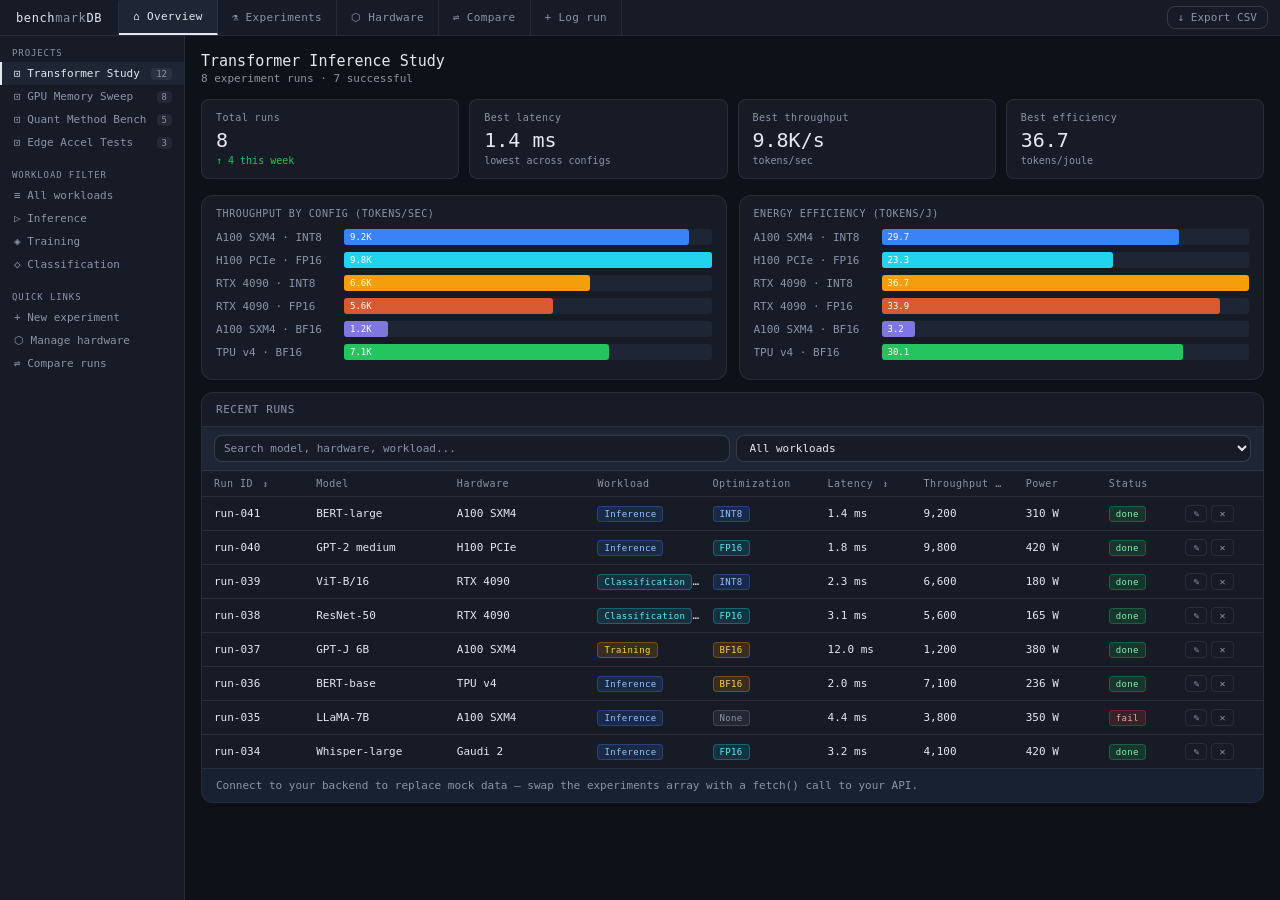
==== index.html @ e3670c2f "Add potential UI to use (vibe-coded)" ====
<!DOCTYPE html>
<html lang="en">
<head>
<meta charset="UTF-8">
<meta name="viewport" content="width=device-width, initial-scale=1.0">
<title>benchmarkDB — AI Hardware Benchmarking Tracker</title>
<style>
*{box-sizing:border-box;margin:0;padding:0}
:root{
  --bg:#0e1117;--surface:#161b26;--surface2:#1e2636;
  --border:rgba(255,255,255,0.08);--border2:rgba(255,255,255,0.14);
  --accent:#3b82f6;--accent2:#22d3ee;
  --text:#e4e8f0;--muted:#8b94a8;
  --green:#22c55e;--amber:#f59e0b;--red:#ef4444;
  --tag-bg:rgba(59,130,246,0.12);--tag-border:rgba(59,130,246,0.3);
  --mono:'JetBrains Mono','Fira Code',monospace;
  --radius:8px;--radius-lg:12px;
}
body{background:var(--bg);color:var(--text);font-family:'IBM Plex Mono','Fira Code',monospace;font-size:13px;min-height:100vh}
.app{display:flex;flex-direction:column;height:100vh}
.titlebar{display:flex;align-items:center;border-bottom:0.5px solid var(--border);background:var(--surface);flex-shrink:0}
.tb-brand{padding:10px 16px;font-size:12px;font-weight:500;color:var(--text);border-right:0.5px solid var(--border);letter-spacing:0.05em}
.tb-brand span{color:var(--muted);font-weight:400}
.tb-tabs{display:flex;flex:1}
.tb-tab{padding:10px 14px;font-size:11px;font-family:inherit;cursor:pointer;border:none;background:transparent;color:var(--muted);border-right:0.5px solid var(--border);transition:all .12s;letter-spacing:0.03em}
.tb-tab:hover{color:var(--text);background:var(--surface2)}
.tb-tab.on{color:var(--text);background:var(--surface2);border-bottom:2px solid var(--text)}
.tb-right{padding:6px 12px;display:flex;gap:6px;margin-left:auto}
.ibtn{font-family:inherit;font-size:11px;padding:4px 10px;border:0.5px solid var(--border2);border-radius:var(--radius);background:transparent;color:var(--muted);cursor:pointer;display:flex;align-items:center;gap:4px;transition:all .12s}
.ibtn:hover{color:var(--text);border-color:rgba(255,255,255,0.3)}
.ibtn.accent{background:var(--accent);color:#fff;border-color:var(--accent)}
.ibtn.accent:hover{background:#2563eb}
.body{display:flex;flex:1;overflow:hidden}
.side{width:185px;border-right:0.5px solid var(--border);padding:12px 0;flex-shrink:0;background:var(--surface);overflow-y:auto}
.side-sec{margin-bottom:16px}
.side-hd{font-size:9px;letter-spacing:.1em;color:var(--muted);padding:0 12px 4px;text-transform:uppercase}
.si{display:flex;align-items:center;gap:7px;padding:5px 12px;cursor:pointer;font-size:11px;color:var(--muted);transition:all .1s;border-left:2px solid transparent}
.si:hover{color:var(--text);background:var(--surface2)}
.si.on{color:var(--text);border-left-color:var(--text);background:var(--surface2)}
.si .ct{margin-left:auto;font-size:9px;padding:1px 5px;border-radius:4px;background:rgba(255,255,255,0.06);color:var(--muted)}
.main{flex:1;overflow-y:auto;padding:16px;background:var(--bg)}
.pg{display:none}.pg.on{display:block}
.ph{display:flex;align-items:flex-start;justify-content:space-between;margin-bottom:14px}
.pt{font-size:15px;font-weight:500;color:var(--text)}
.ps{font-size:11px;color:var(--muted);margin-top:2px}
.mrow{display:grid;grid-template-columns:repeat(4,1fr);gap:10px;margin-bottom:16px}
.mc{background:var(--surface);border-radius:var(--radius);padding:12px 14px;border:0.5px solid var(--border)}
.mc-l{font-size:10px;color:var(--muted);margin-bottom:5px;letter-spacing:.04em}
.mc-v{font-size:20px;font-weight:500}
.mc-d{font-size:10px;margin-top:3px;color:var(--muted)}
.up{color:var(--green)}.dn{color:var(--red)}
.card{background:var(--surface);border:0.5px solid var(--border);border-radius:var(--radius-lg);margin-bottom:12px;overflow:hidden}
.card-hd{display:flex;align-items:center;gap:8px;padding:10px 14px;border-bottom:0.5px solid var(--border)}
.card-title{font-size:11px;font-weight:500;letter-spacing:.05em;color:var(--muted);text-transform:uppercase}
.toolbar{display:flex;gap:6px;padding:8px 12px;border-bottom:0.5px solid var(--border);background:var(--surface2)}
.sx{flex:1;font-family:inherit;font-size:11px;padding:5px 9px;background:var(--surface);border:0.5px solid var(--border2);color:var(--text);border-radius:var(--radius);outline:none}
.sx::placeholder{color:var(--muted)}
.sx:focus{border-color:rgba(255,255,255,0.3)}
select.sx{cursor:pointer}
.tbl{width:100%;border-collapse:collapse;font-size:11px;table-layout:fixed}
.tbl th{padding:7px 12px;text-align:left;color:var(--muted);font-weight:500;font-size:10px;letter-spacing:.05em;border-bottom:0.5px solid var(--border);cursor:pointer;white-space:nowrap;overflow:hidden;text-overflow:ellipsis}
.tbl th:hover{color:var(--text)}
.tbl td{padding:8px 12px;border-bottom:0.5px solid var(--border);color:var(--text);overflow:hidden;text-overflow:ellipsis;white-space:nowrap}
.tbl tr:last-child td{border-bottom:none}
.tbl tr:hover td{background:var(--surface2)}
.tag{display:inline-flex;align-items:center;font-size:9px;padding:2px 6px;border-radius:4px;font-weight:500;letter-spacing:.04em;border:0.5px solid}
.tag-blue{background:rgba(59,130,246,0.15);color:#93c5fd;border-color:rgba(59,130,246,0.3)}
.tag-green{background:rgba(34,197,94,0.15);color:#86efac;border-color:rgba(34,197,94,0.3)}
.tag-amber{background:rgba(245,158,11,0.15);color:#fcd34d;border-color:rgba(245,158,11,0.3)}
.tag-red{background:rgba(239,68,68,0.15);color:#fca5a5;border-color:rgba(239,68,68,0.3)}
.tag-gray{background:rgba(255,255,255,0.06);color:var(--muted);border-color:var(--border2)}
.tag-teal{background:rgba(34,211,238,0.12);color:#67e8f9;border-color:rgba(34,211,238,0.3)}
.ract{display:flex;gap:4px}
.rb{font-family:inherit;font-size:10px;padding:2px 7px;border:0.5px solid var(--border);border-radius:4px;background:transparent;color:var(--muted);cursor:pointer;transition:all .1s}
.rb:hover{border-color:var(--border2);color:var(--text)}
.rb.del:hover{border-color:var(--red);color:var(--red)}
.two{display:grid;grid-template-columns:1fr 1fr;gap:12px;margin-bottom:12px}
.panel{background:var(--surface);border:0.5px solid var(--border);border-radius:var(--radius-lg);padding:12px 14px}
.pht{font-size:10px;font-weight:500;letter-spacing:.06em;color:var(--muted);text-transform:uppercase;margin-bottom:10px}
.brow{display:flex;align-items:center;gap:8px;margin-bottom:7px;font-size:11px}
.blbl{width:120px;color:var(--muted);overflow:hidden;text-overflow:ellipsis;white-space:nowrap;flex-shrink:0}
.bwrap{flex:1;background:var(--surface2);border-radius:3px;height:16px}
.bfill{height:16px;border-radius:3px;display:flex;align-items:center;padding-left:6px;font-size:9px;color:#fff;font-weight:500;min-width:24px;transition:width .3s}
.hwg{display:grid;grid-template-columns:repeat(auto-fill,minmax(200px,1fr));gap:10px;margin-bottom:12px}
.hwc{background:var(--surface);border:0.5px solid var(--border);border-radius:var(--radius-lg);padding:12px;cursor:pointer;transition:border-color .15s}
.hwc:hover{border-color:var(--border2)}
.hwc.sel{border-color:var(--accent);background:rgba(59,130,246,0.05)}
.hw-n{font-size:12px;font-weight:500;margin-bottom:2px;color:var(--text)}
.hw-t{font-size:10px;color:var(--muted);margin-bottom:10px}
.hw-row{display:flex;justify-content:space-between;font-size:10px;margin-top:4px}
.hw-k{color:var(--muted)}.hw-v{color:var(--text)}
.fg{display:grid;grid-template-columns:1fr 1fr;gap:10px}
.fgf{display:flex;flex-direction:column;gap:4px}.fgf.full{grid-column:1/-1}
label{font-size:10px;color:var(--muted);letter-spacing:.03em}
input[type=text],input[type=number],select,textarea{font-family:inherit;font-size:11px;padding:6px 9px;background:var(--surface2);border:0.5px solid var(--border2);color:var(--text);border-radius:var(--radius);outline:none;width:100%}
input:focus,select:focus,textarea:focus{border-color:rgba(255,255,255,0.3)}
textarea{resize:vertical;min-height:60px}
.fa{margin-top:12px;display:flex;gap:8px;justify-content:flex-end}
.toast{position:fixed;bottom:20px;right:20px;background:var(--surface);border:0.5px solid var(--border2);border-radius:var(--radius);padding:10px 16px;font-size:11px;display:flex;align-items:center;gap:8px;opacity:0;transition:opacity .2s;pointer-events:none;z-index:999}
.toast.show{opacity:1}
.sort-arrow{font-size:9px;margin-left:3px;color:var(--muted)}
.note{font-size:11px;color:var(--muted);padding:10px 14px;border-top:0.5px solid var(--border);background:rgba(59,130,246,0.05)}
</style>
</head>
<body>
<div class="app">

<div class="toast" id="toast">
  <span style="color:var(--green);font-size:14px">✓</span>
  <span id="toast-msg">Done</span>
</div>

<div class="titlebar">
  <div class="tb-brand">bench<span>mark</span>DB</div>
  <div class="tb-tabs">
    <button class="tb-tab on" onclick="goTab(this,'overview')">⌂ Overview</button>
    <button class="tb-tab" onclick="goTab(this,'experiments')">⚗ Experiments</button>
    <button class="tb-tab" onclick="goTab(this,'hardware')">⬡ Hardware</button>
    <button class="tb-tab" onclick="goTab(this,'compare')">⇌ Compare</button>
    <button class="tb-tab" onclick="goTab(this,'newrun')">+ Log run</button>
  </div>
  <div class="tb-right">
    <button class="ibtn" onclick="exportCSV()">↓ Export CSV</button>
  </div>
</div>

<div class="body">
<div class="side">
  <div class="side-sec">
    <div class="side-hd">Projects</div>
    <div class="si on" onclick="setProj(this,'Transformer Inference Study')">⊡ Transformer Study <span class="ct">12</span></div>
    <div class="si" onclick="setProj(this,'GPU Memory Sweep')">⊡ GPU Memory Sweep <span class="ct">8</span></div>
    <div class="si" onclick="setProj(this,'Quant Method Bench')">⊡ Quant Method Bench <span class="ct">5</span></div>
    <div class="si" onclick="setProj(this,'Edge Accelerator Tests')">⊡ Edge Accel Tests <span class="ct">3</span></div>
  </div>
  <div class="side-sec">
    <div class="side-hd">Workload filter</div>
    <div class="si" onclick="setWl(this,'All')">≡ All workloads</div>
    <div class="si" onclick="setWl(this,'Inference')">▷ Inference</div>
    <div class="si" onclick="setWl(this,'Training')">◈ Training</div>
    <div class="si" onclick="setWl(this,'Classification')">◇ Classification</div>
  </div>
  <div class="side-sec">
    <div class="side-hd">Quick links</div>
    <div class="si" onclick="goTab(document.querySelectorAll('.tb-tab')[4],'newrun')">+ New experiment</div>
    <div class="si" onclick="goTab(document.querySelectorAll('.tb-tab')[2],'hardware')">⬡ Manage hardware</div>
    <div class="si" onclick="goTab(document.querySelectorAll('.tb-tab')[3],'compare')">⇌ Compare runs</div>
  </div>
</div>

<div class="main">

<!-- OVERVIEW -->
<div class="pg on" id="pg-overview">
  <div class="ph">
    <div>
      <div class="pt" id="proj-title">Transformer Inference Study</div>
      <div class="ps" id="proj-sub">Loading...</div>
    </div>
  </div>
  <div class="mrow" id="metrics-row"></div>
  <div class="two">
    <div class="panel"><div class="pht">Throughput by config (tokens/sec)</div><div id="chart-tp"></div></div>
    <div class="panel"><div class="pht">Energy efficiency (tokens/J)</div><div id="chart-ee"></div></div>
  </div>
  <div class="card">
    <div class="card-hd"><span class="card-title">Recent runs</span></div>
    <div class="toolbar">
      <input class="sx" placeholder="Search model, hardware, workload..." oninput="filterRows(this.value,'ov-tbody')">
      <select class="sx" style="width:150px" onchange="filterRows(this.value,'ov-tbody')">
        <option value="">All workloads</option>
        <option>Inference</option><option>Training</option><option>Classification</option>
      </select>
    </div>
    <div style="overflow-x:auto">
      <table class="tbl">
        <thead><tr>
          <th style="width:80px" onclick="sortTable('ov-tbody',0)">Run ID <span class="sort-arrow">↕</span></th>
          <th style="width:110px">Model</th>
          <th style="width:110px">Hardware</th>
          <th style="width:90px">Workload</th>
          <th style="width:90px">Optimization</th>
          <th style="width:75px" onclick="sortTable('ov-tbody',5)">Latency <span class="sort-arrow">↕</span></th>
          <th style="width:80px" onclick="sortTable('ov-tbody',6)">Throughput <span class="sort-arrow">↕</span></th>
          <th style="width:65px">Power</th>
          <th style="width:60px">Status</th>
          <th style="width:70px"></th>
        </tr></thead>
        <tbody id="ov-tbody"></tbody>
      </table>
    </div>
    <div class="note">Connect to your backend to replace mock data — swap the <code>experiments</code> array with a <code>fetch()</code> call to your API.</div>
  </div>
</div>

<!-- EXPERIMENTS -->
<div class="pg" id="pg-experiments">
  <div class="ph">
    <div><div class="pt">All experiments</div><div class="ps">Full table with sort, filter, and inline actions</div></div>
    <button class="ibtn accent" onclick="goTab(document.querySelectorAll('.tb-tab')[4],'newrun')">+ Log run</button>
  </div>
  <div class="card">
    <div class="toolbar">
      <input class="sx" placeholder="Search..." oninput="filterRows(this.value,'ex-tbody')">
      <select class="sx" style="width:120px" onchange="filterRows(this.value,'ex-tbody')">
        <option value="">All accel</option><option>GPU</option><option>TPU</option><option>NPU</option>
      </select>
      <select class="sx" style="width:115px" onchange="filterRows(this.value,'ex-tbody')">
        <option value="">All precision</option><option>FP32</option><option>FP16</option><option>INT8</option><option>BF16</option>
      </select>
      <select class="sx" style="width:130px" onchange="sortByMetric(this.value)">
        <option value="">Sort by metric</option>
        <option value="lat">Best latency</option>
        <option value="thr">Best throughput</option>
        <option value="ee">Best efficiency</option>
        <option value="pow">Lowest power</option>
      </select>
    </div>
    <div style="overflow-x:auto">
      <table class="tbl">
        <thead><tr>
          <th style="width:80px">Run ID</th>
          <th style="width:110px">Model</th>
          <th style="width:100px">Hardware</th>
          <th style="width:90px">Workload</th>
          <th style="width:90px">Optimization</th>
          <th style="width:70px" onclick="sortTable('ex-tbody',5)">Latency <span class="sort-arrow">↕</span></th>
          <th style="width:80px" onclick="sortTable('ex-tbody',6)">Throughput <span class="sort-arrow">↕</span></th>
          <th style="width:70px" onclick="sortTable('ex-tbody',7)">Mem (GB) <span class="sort-arrow">↕</span></th>
          <th style="width:65px">Power</th>
          <th style="width:65px">Eff. (tk/J)</th>
          <th style="width:55px">Status</th>
          <th style="width:75px"></th>
        </tr></thead>
        <tbody id="ex-tbody"></tbody>
      </table>
    </div>
  </div>
</div>

<!-- HARDWARE -->
<div class="pg" id="pg-hardware">
  <div class="ph">
    <div><div class="pt">Hardware configurations</div><div class="ps">Manage accelerators, memory types, and architecture settings</div></div>
    <button class="ibtn accent" onclick="toast('Connect to your DB to persist new hardware configs')">+ Add hardware</button>
  </div>
  <div class="hwg" id="hw-grid"></div>
  <div class="card">
    <div class="card-hd"><span class="card-title">Hardware usage summary</span></div>
    <div style="overflow-x:auto">
      <table class="tbl">
        <thead><tr>
          <th>Name</th><th>Type</th><th>Memory</th><th>Bandwidth</th><th>TDP</th><th>Cache</th><th>Runs</th>
        </tr></thead>
        <tbody id="hw-tbody"></tbody>
      </table>
    </div>
  </div>
</div>

<!-- COMPARE -->
<div class="pg" id="pg-compare">
  <div class="ph"><div><div class="pt">Compare experiments</div><div class="ps">Select runs and a metric to compare side-by-side</div></div></div>
  <div class="two">
    <div class="panel">
      <div class="pht">Select runs (up to 6)</div>
      <div id="cmp-list" style="display:flex;flex-direction:column;gap:5px;max-height:200px;overflow-y:auto"></div>
    </div>
    <div class="panel">
      <div class="pht">Metric</div>
      <div style="display:grid;grid-template-columns:1fr 1fr;gap:6px" id="metric-btns">
        <button class="ibtn accent" onclick="setCmpMetric(this,'thr')">Throughput</button>
        <button class="ibtn" onclick="setCmpMetric(this,'lat')">Latency</button>
        <button class="ibtn" onclick="setCmpMetric(this,'pow')">Power draw</button>
        <button class="ibtn" onclick="setCmpMetric(this,'mem')">Memory</button>
        <button class="ibtn" onclick="setCmpMetric(this,'ee')">Efficiency</button>
      </div>
    </div>
  </div>
  <div class="panel">
    <div class="pht" id="cmp-title">Throughput comparison (tokens/sec)</div>
    <div id="cmp-chart" style="margin-top:8px"></div>
  </div>
</div>

<!-- LOG RUN -->
<div class="pg" id="pg-newrun">
  <div class="ph"><div><div class="pt">Log new experiment run</div><div class="ps">Record hardware config, model, workload, and benchmark results</div></div></div>
  <div style="max-width:600px">
    <div class="card" style="padding:16px">
      <div style="font-size:11px;font-weight:500;letter-spacing:.05em;color:var(--muted);text-transform:uppercase;margin-bottom:12px">Experiment context</div>
      <div class="fg">
        <div class="fgf"><label>Project</label>
          <select id="f-proj"><option>Transformer Inference Study</option><option>GPU Memory Sweep</option><option>Quant Method Bench</option><option>Edge Accelerator Tests</option></select>
        </div>
        <div class="fgf"><label>Run label</label><input type="text" id="f-label" placeholder="e.g. A100-INT8-bert-v2"></div>
        <div class="fgf"><label>Model name</label><input type="text" id="f-model" placeholder="e.g. BERT-large, GPT-2, ResNet-50"></div>
        <div class="fgf"><label>Workload type</label>
          <select id="f-wl"><option>Inference</option><option>Training</option><option>Classification</option><option>Object detection</option></select>
        </div>
        <div class="fgf"><label>Hardware config</label>
          <select id="f-hw"><option>A100 SXM4 80GB</option><option>H100 PCIe 80GB</option><option>RTX 4090 24GB</option><option>TPU v4</option><option>Gaudi 2</option></select>
        </div>
        <div class="fgf"><label>Optimization method</label>
          <select id="f-opt"><option>None (baseline)</option><option>INT8 quantization</option><option>FP16 mixed precision</option><option>BF16</option><option>Pruning</option><option>Flash Attention</option><option>GPTQ</option></select>
        </div>
        <div class="fgf"><label>Batch size</label><input type="number" id="f-bs" value="32" min="1"></div>
        <div class="fgf"><label>Sequence length</label><input type="number" id="f-sl" value="512" min="1"></div>
      </div>
    </div>
    <div class="card" style="padding:16px">
      <div style="font-size:11px;font-weight:500;letter-spacing:.05em;color:var(--muted);text-transform:uppercase;margin-bottom:12px">Benchmark results</div>
      <div class="fg">
        <div class="fgf"><label>Latency (ms)</label><input type="number" id="f-lat" placeholder="e.g. 1.4" step="0.1"></div>
        <div class="fgf"><label>Throughput (tokens/sec)</label><input type="number" id="f-thr" placeholder="e.g. 9200"></div>
        <div class="fgf"><label>Memory usage (GB)</label><input type="number" id="f-mem" placeholder="e.g. 24.0" step="0.1"></div>
        <div class="fgf"><label>Power draw (W)</label><input type="number" id="f-pow" placeholder="e.g. 350"></div>
        <div class="fgf full"><label>Notes / anomalies</label><textarea id="f-notes" placeholder="Environment details, reproduction notes, any anomalies observed..."></textarea></div>
      </div>
      <div class="fa">
        <button class="ibtn" onclick="goTab(document.querySelectorAll('.tb-tab')[1],'experiments')">Cancel</button>
        <button class="ibtn accent" onclick="submitRun()">✓ Log run</button>
      </div>
    </div>
    <div class="note" style="border-radius:var(--radius-lg);margin-top:0">
      <strong>DB integration:</strong> Wire <code>submitRun()</code> to POST to your backend endpoint, which should INSERT into <code>Experiment_Run</code> then <code>Benchmark_Result</code> + <code>Result_Metric</code>.
    </div>
  </div>
</div>

</div>
</div>
</div>

<script>
let experiments=[
  {id:'run-041',model:'BERT-large',hw:'A100 SXM4',wl:'Inference',opt:'INT8',lat:1.4,thr:9200,mem:22.1,pow:310,status:'done'},
  {id:'run-040',model:'GPT-2 medium',hw:'H100 PCIe',wl:'Inference',opt:'FP16',lat:1.8,thr:9800,mem:35.2,pow:420,status:'done'},
  {id:'run-039',model:'ViT-B/16',hw:'RTX 4090',wl:'Classification',opt:'INT8',lat:2.3,thr:6600,mem:18.0,pow:180,status:'done'},
  {id:'run-038',model:'ResNet-50',hw:'RTX 4090',wl:'Classification',opt:'FP16',lat:3.1,thr:5600,mem:12.0,pow:165,status:'done'},
  {id:'run-037',model:'GPT-J 6B',hw:'A100 SXM4',wl:'Training',opt:'BF16',lat:12.0,thr:1200,mem:74.0,pow:380,status:'done'},
  {id:'run-036',model:'BERT-base',hw:'TPU v4',wl:'Inference',opt:'BF16',lat:2.0,thr:7100,mem:8.3,pow:236,status:'done'},
  {id:'run-035',model:'LLaMA-7B',hw:'A100 SXM4',wl:'Inference',opt:'None',lat:4.4,thr:3800,mem:64.0,pow:350,status:'fail'},
  {id:'run-034',model:'Whisper-large',hw:'Gaudi 2',wl:'Inference',opt:'FP16',lat:3.2,thr:4100,mem:28.0,pow:420,status:'done'},
];

let hardware=[
  {name:'A100 SXM4',type:'GPU · NVIDIA',mem:'80 GB HBM2e',bw:'2 TB/s',tdp:'400 W',cache:'40 MB L2'},
  {name:'H100 PCIe',type:'GPU · NVIDIA',mem:'80 GB HBM3',bw:'2 TB/s',tdp:'350 W',cache:'50 MB L2'},
  {name:'RTX 4090',type:'GPU · NVIDIA',mem:'24 GB GDDR6X',bw:'1 TB/s',tdp:'450 W',cache:'72 MB L2'},
  {name:'TPU v4',type:'TPU · Google',mem:'32 GB HBM',bw:'1.2 TB/s',tdp:'275 W',cache:'N/A'},
  {name:'Gaudi 2',type:'HPU · Intel',mem:'96 GB HBM2e',bw:'2.4 TB/s',tdp:'600 W',cache:'48 MB'},
];

let selectedCmp=new Set([0,1,2,3]);
let cmpMetric='thr';
let sortDirs={};

const cmpCfg={
  thr:{title:'Throughput comparison (tokens/sec)',key:'thr',unit:'K tok/s'},
  lat:{title:'Latency comparison (ms — lower is better)',key:'lat',unit:'ms'},
  pow:{title:'Power draw comparison (W)',key:'pow',unit:'W'},
  mem:{title:'Memory usage comparison (GB)',key:'mem',unit:'GB'},
  ee:{title:'Energy efficiency (tokens/J)',key:'ee',unit:'tk/J'},
};

function ee(r){return r.pow>0?+(r.thr/r.pow).toFixed(1):0;}

function tagClass(wl){
  if(wl==='Inference')return'tag-blue';
  if(wl==='Training')return'tag-amber';
  if(wl==='Classification')return'tag-teal';
  return'tag-gray';
}
function statusTag(s){return s==='done'?'<span class="tag tag-green">done</span>':'<span class="tag tag-red">fail</span>';}
function optTag(o){
  const c=o==='None'||o==='None (baseline)'?'tag-gray':o.includes('INT8')||o.includes('GPTQ')?'tag-blue':o.includes('FP16')?'tag-teal':'tag-amber';
  return`<span class="tag ${c}">${o}</span>`;
}

function renderOvRow(r){
  return`<tr data-wl="${r.wl}" data-search="${(r.id+r.model+r.hw+r.wl+r.opt).toLowerCase()}">
    <td>${r.id}</td><td>${r.model}</td><td>${r.hw}</td>
    <td><span class="tag ${tagClass(r.wl)}">${r.wl}</span></td>
    <td>${optTag(r.opt)}</td>
    <td>${r.lat.toFixed(1)} ms</td><td>${r.thr.toLocaleString()}</td>
    <td>${r.pow} W</td><td>${statusTag(r.status)}</td>
    <td><div class="ract">
      <button class="rb" onclick="toast('Edit: connect to your DB to persist changes')">✎</button>
      <button class="rb del" onclick="deleteRun('${r.id}')">✕</button>
    </div></td>
  </tr>`;
}

function renderExRow(r){
  return`<tr data-wl="${r.wl}" data-search="${(r.id+r.model+r.hw+r.wl+r.opt).toLowerCase()}">
    <td>${r.id}</td><td>${r.model}</td><td>${r.hw}</td>
    <td><span class="tag ${tagClass(r.wl)}">${r.wl}</span></td>
    <td>${optTag(r.opt)}</td>
    <td>${r.lat.toFixed(1)}</td><td>${r.thr.toLocaleString()}</td>
    <td>${r.mem.toFixed(1)}</td><td>${r.pow}</td>
    <td>${ee(r).toFixed(1)}</td>
    <td>${statusTag(r.status)}</td>
    <td><div class="ract">
      <button class="rb" onclick="toast('Edit: connect to your DB to persist changes')">✎</button>
      <button class="rb del" onclick="deleteRun('${r.id}')">✕</button>
    </div></td>
  </tr>`;
}

function renderTables(){
  document.getElementById('ov-tbody').innerHTML=experiments.map(renderOvRow).join('');
  document.getElementById('ex-tbody').innerHTML=experiments.map(renderExRow).join('');
}

function renderMetrics(){
  const done=experiments.filter(r=>r.status==='done');
  const bestLat=Math.min(...done.map(r=>r.lat));
  const bestThr=Math.max(...done.map(r=>r.thr));
  const bestEe=Math.max(...done.map(r=>ee(r)));
  const avgPow=Math.round(done.reduce((a,r)=>a+r.pow,0)/done.length);
  document.getElementById('proj-sub').textContent=`${experiments.length} experiment runs · ${done.length} successful`;
  document.getElementById('metrics-row').innerHTML=`
    <div class="mc"><div class="mc-l">Total runs</div><div class="mc-v">${experiments.length}</div><div class="mc-d up">↑ 4 this week</div></div>
    <div class="mc"><div class="mc-l">Best latency</div><div class="mc-v">${bestLat.toFixed(1)} ms</div><div class="mc-d">lowest across configs</div></div>
    <div class="mc"><div class="mc-l">Best throughput</div><div class="mc-v">${(bestThr/1000).toFixed(1)}K/s</div><div class="mc-d">tokens/sec</div></div>
    <div class="mc"><div class="mc-l">Best efficiency</div><div class="mc-v">${bestEe.toFixed(1)}</div><div class="mc-d">tokens/joule</div></div>`;
}

function barColor(i){return['#3b82f6','#22d3ee','#f59e0b','#d85a30','#7f77dd','#22c55e','#d4537e','#8b94a8'][i%8];}

function renderCharts(){
  const done=experiments.filter(r=>r.status==='done');
  const maxThr=Math.max(...done.map(r=>r.thr));
  const maxEe=Math.max(...done.map(r=>ee(r)));
  document.getElementById('chart-tp').innerHTML=done.slice(0,6).map((r,i)=>`
    <div class="brow"><span class="blbl">${r.hw.split(' ').slice(0,2).join(' ')} · ${r.opt}</span>
    <div class="bwrap"><div class="bfill" style="width:${Math.round(r.thr/maxThr*100)}%;background:${barColor(i)}">${(r.thr/1000).toFixed(1)}K</div></div></div>`).join('');
  document.getElementById('chart-ee').innerHTML=done.slice(0,6).map((r,i)=>`
    <div class="brow"><span class="blbl">${r.hw.split(' ').slice(0,2).join(' ')} · ${r.opt}</span>
    <div class="bwrap"><div class="bfill" style="width:${Math.round(ee(r)/maxEe*100)}%;background:${barColor(i)}">${ee(r).toFixed(1)}</div></div></div>`).join('');
}

function renderHw(){
  document.getElementById('hw-grid').innerHTML=hardware.map((h,i)=>`
    <div class="hwc" onclick="this.classList.toggle('sel')">
      <div class="hw-n">${h.name}</div><div class="hw-t">${h.type}</div>
      <div class="hw-row"><span class="hw-k">Memory</span><span class="hw-v">${h.mem}</span></div>
      <div class="hw-row"><span class="hw-k">Bandwidth</span><span class="hw-v">${h.bw}</span></div>
      <div class="hw-row"><span class="hw-k">TDP</span><span class="hw-v">${h.tdp}</span></div>
      <div class="hw-row"><span class="hw-k">Cache</span><span class="hw-v">${h.cache}</span></div>
    </div>`).join('');
  document.getElementById('hw-tbody').innerHTML=hardware.map(h=>{
    const runs=experiments.filter(r=>r.hw.startsWith(h.name.split(' ')[0])).length;
    return`<tr><td>${h.name}</td><td>${h.type}</td><td>${h.mem}</td><td>${h.bw}</td><td>${h.tdp}</td><td>${h.cache}</td><td>${runs}</td></tr>`;
  }).join('');
}

function renderCompare(){
  const cfg=cmpCfg[cmpMetric];
  document.getElementById('cmp-title').textContent=cfg.title;
  const sel=experiments.filter((_,i)=>selectedCmp.has(i));
  const vals=sel.map(r=>cmpMetric==='ee'?ee(r):r[cfg.key]);
  const maxV=Math.max(...vals,0.001);
  const isLower=cmpMetric==='lat';
  const minV=Math.min(...vals);
  document.getElementById('cmp-chart').innerHTML=sel.map((r,i)=>{
    const v=vals[i];
    const pct=isLower?Math.round((1-(v-minV)/(maxV-minV||1))*80+20):Math.round(v/maxV*100);
    const disp=cmpMetric==='thr'?(v/1000).toFixed(1)+'K':v.toFixed(cmpMetric==='pow'?0:1);
    return`<div class="brow"><span class="blbl">${r.id} — ${r.model}</span>
      <div class="bwrap"><div class="bfill" style="width:${pct}%;background:${barColor(i)}">${disp} ${cfg.unit}</div></div></div>`;
  }).join('');
  document.getElementById('cmp-list').innerHTML=experiments.map((r,i)=>`
    <label style="display:flex;align-items:center;gap:7px;font-size:11px;cursor:pointer">
      <input type="checkbox" ${selectedCmp.has(i)?'checked':''} onchange="toggleCmp(${i},this.checked)" style="accent-color:var(--accent)">
      <span style="display:inline-block;width:8px;height:8px;border-radius:50%;background:${barColor(i)};flex-shrink:0"></span>
      ${r.id} — ${r.model} · ${r.hw}
    </label>`).join('');
}

function toggleCmp(i,v){v?selectedCmp.add(i):selectedCmp.delete(i);renderCompare();}
function setCmpMetric(btn,m){
  document.querySelectorAll('#metric-btns .ibtn').forEach(b=>b.classList.remove('accent'));
  btn.classList.add('accent');
  cmpMetric=m;renderCompare();
}

function filterRows(q,tbodyId){
  document.getElementById(tbodyId).querySelectorAll('tr').forEach(tr=>{
    const s=tr.dataset.search||'';const w=tr.dataset.wl||'';
    tr.style.display=(s.includes(q.toLowerCase())||w.toLowerCase().includes(q.toLowerCase())||q==='')?'':'none';
  });
}

function sortTable(tbodyId,col){
  const tbody=document.getElementById(tbodyId);
  const rows=Array.from(tbody.querySelectorAll('tr'));
  const k=tbodyId+col;sortDirs[k]=!sortDirs[k];
  rows.sort((a,b)=>{
    const av=+(a.cells[col]?.textContent.replace(/[^0-9.]/g,'')||0);
    const bv=+(b.cells[col]?.textContent.replace(/[^0-9.]/g,'')||0);
    return sortDirs[k]?av-bv:bv-av;
  });
  rows.forEach(r=>tbody.appendChild(r));
}

function sortByMetric(v){
  if(!v)return;
  const s=[...experiments];
  if(v==='lat')s.sort((a,b)=>a.lat-b.lat);
  else if(v==='thr')s.sort((a,b)=>b.thr-a.thr);
  else if(v==='ee')s.sort((a,b)=>ee(b)-ee(a));
  else if(v==='pow')s.sort((a,b)=>a.pow-b.pow);
  document.getElementById('ex-tbody').innerHTML=s.map(renderExRow).join('');
}

function deleteRun(id){
  if(!confirm(`Delete ${id}? This cannot be undone.`))return;
  experiments=experiments.filter(r=>r.id!==id);
  renderAll();toast(`Deleted ${id}`);
}

function submitRun(){
  const model=document.getElementById('f-model').value.trim();
  const lat=parseFloat(document.getElementById('f-lat').value);
  const thr=parseFloat(document.getElementById('f-thr').value);
  if(!model||isNaN(lat)||isNaN(thr)){toast('Fill in model name, latency, and throughput');return;}
  const maxId=Math.max(...experiments.map(r=>parseInt(r.id.split('-')[1])));
  const newId='run-'+(maxId+1);
  experiments.unshift({
    id:newId,model,
    hw:document.getElementById('f-hw').value.split(' ').slice(0,2).join(' '),
    wl:document.getElementById('f-wl').value,
    opt:document.getElementById('f-opt').value.replace(' quantization','').replace(' mixed precision',''),
    lat,thr,
    mem:parseFloat(document.getElementById('f-mem').value)||0,
    pow:parseFloat(document.getElementById('f-pow').value)||0,
    status:'done'
  });
  renderAll();
  goTab(document.querySelectorAll('.tb-tab')[1],'experiments');
  toast(`${newId} logged successfully`);
}

function exportCSV(){
  const rows=['Run ID,Model,Hardware,Workload,Optimization,Latency(ms),Throughput,Mem(GB),Power(W),Efficiency(tk/J),Status',
    ...experiments.map(r=>`${r.id},${r.model},${r.hw},${r.wl},${r.opt},${r.lat},${r.thr},${r.mem},${r.pow},${ee(r)},${r.status}`)];
  const a=document.createElement('a');
  a.href='data:text/csv;charset=utf-8,'+encodeURIComponent(rows.join('\n'));
  a.download='benchmarkdb_export.csv';a.click();
  toast('CSV downloaded');
}

function setProj(el,name){
  document.querySelectorAll('.side .si').forEach(e=>e.classList.remove('on'));
  el.classList.add('on');
  document.getElementById('proj-title').textContent=name;
}

function setWl(el,wl){
  document.querySelectorAll('.side .si').forEach(e=>e.classList.remove('on'));
  el.classList.add('on');
  const q=wl==='All'?'':wl;
  filterRows(q,'ov-tbody');filterRows(q,'ex-tbody');
}

function goTab(el,id){
  document.querySelectorAll('.tb-tab').forEach(t=>t.classList.remove('on'));
  document.querySelectorAll('.pg').forEach(p=>p.classList.remove('on'));
  if(el)el.classList.add('on');
  const pg=document.getElementById('pg-'+id);
  if(pg)pg.classList.add('on');
}

function toast(msg){
  const t=document.getElementById('toast');
  document.getElementById('toast-msg').textContent=msg;
  t.classList.add('show');
  setTimeout(()=>t.classList.remove('show'),2500);
}

function renderAll(){renderMetrics();renderTables();renderCharts();renderHw();renderCompare();}
renderAll();
</script>
</body>
</html>
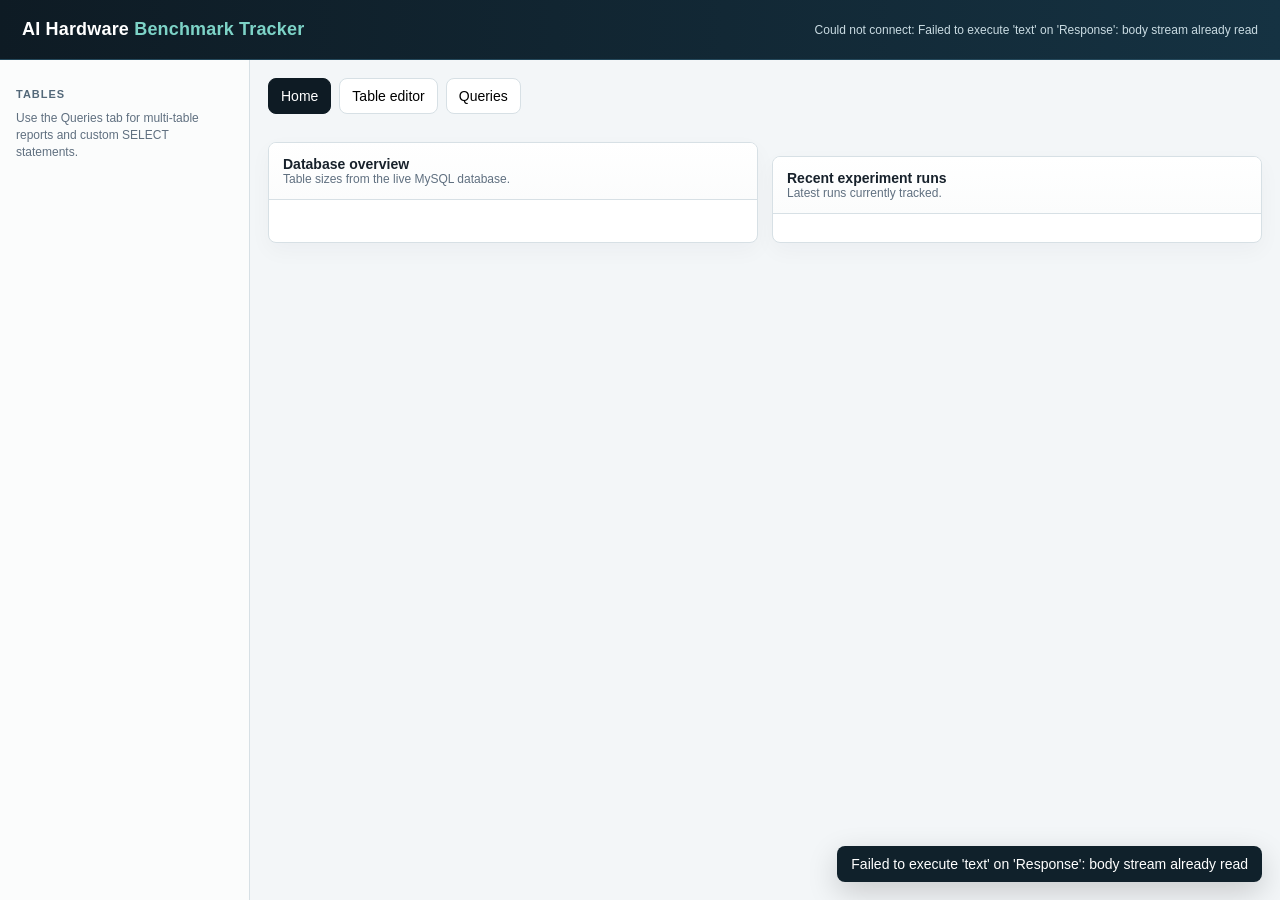
==== commit 9ea12c5f: "forgot to commit outside of src file" ====
--- a/index.html
+++ b/index.html
@@ -3,585 +3,102 @@
 <head>
 <meta charset="UTF-8">
 <meta name="viewport" content="width=device-width, initial-scale=1.0">
-<title>benchmarkDB — AI Hardware Benchmarking Tracker</title>
+<title>AI Hardware Benchmark Tracker</title>
 <style>
-*{box-sizing:border-box;margin:0;padding:0}
-:root{
-  --bg:#0e1117;--surface:#161b26;--surface2:#1e2636;
-  --border:rgba(255,255,255,0.08);--border2:rgba(255,255,255,0.14);
-  --accent:#3b82f6;--accent2:#22d3ee;
-  --text:#e4e8f0;--muted:#8b94a8;
-  --green:#22c55e;--amber:#f59e0b;--red:#ef4444;
-  --tag-bg:rgba(59,130,246,0.12);--tag-border:rgba(59,130,246,0.3);
-  --mono:'JetBrains Mono','Fira Code',monospace;
-  --radius:8px;--radius-lg:12px;
-}
-body{background:var(--bg);color:var(--text);font-family:'IBM Plex Mono','Fira Code',monospace;font-size:13px;min-height:100vh}
-.app{display:flex;flex-direction:column;height:100vh}
-.titlebar{display:flex;align-items:center;border-bottom:0.5px solid var(--border);background:var(--surface);flex-shrink:0}
-.tb-brand{padding:10px 16px;font-size:12px;font-weight:500;color:var(--text);border-right:0.5px solid var(--border);letter-spacing:0.05em}
-.tb-brand span{color:var(--muted);font-weight:400}
-.tb-tabs{display:flex;flex:1}
-.tb-tab{padding:10px 14px;font-size:11px;font-family:inherit;cursor:pointer;border:none;background:transparent;color:var(--muted);border-right:0.5px solid var(--border);transition:all .12s;letter-spacing:0.03em}
-.tb-tab:hover{color:var(--text);background:var(--surface2)}
-.tb-tab.on{color:var(--text);background:var(--surface2);border-bottom:2px solid var(--text)}
-.tb-right{padding:6px 12px;display:flex;gap:6px;margin-left:auto}
-.ibtn{font-family:inherit;font-size:11px;padding:4px 10px;border:0.5px solid var(--border2);border-radius:var(--radius);background:transparent;color:var(--muted);cursor:pointer;display:flex;align-items:center;gap:4px;transition:all .12s}
-.ibtn:hover{color:var(--text);border-color:rgba(255,255,255,0.3)}
-.ibtn.accent{background:var(--accent);color:#fff;border-color:var(--accent)}
-.ibtn.accent:hover{background:#2563eb}
-.body{display:flex;flex:1;overflow:hidden}
-.side{width:185px;border-right:0.5px solid var(--border);padding:12px 0;flex-shrink:0;background:var(--surface);overflow-y:auto}
-.side-sec{margin-bottom:16px}
-.side-hd{font-size:9px;letter-spacing:.1em;color:var(--muted);padding:0 12px 4px;text-transform:uppercase}
-.si{display:flex;align-items:center;gap:7px;padding:5px 12px;cursor:pointer;font-size:11px;color:var(--muted);transition:all .1s;border-left:2px solid transparent}
-.si:hover{color:var(--text);background:var(--surface2)}
-.si.on{color:var(--text);border-left-color:var(--text);background:var(--surface2)}
-.si .ct{margin-left:auto;font-size:9px;padding:1px 5px;border-radius:4px;background:rgba(255,255,255,0.06);color:var(--muted)}
-.main{flex:1;overflow-y:auto;padding:16px;background:var(--bg)}
-.pg{display:none}.pg.on{display:block}
-.ph{display:flex;align-items:flex-start;justify-content:space-between;margin-bottom:14px}
-.pt{font-size:15px;font-weight:500;color:var(--text)}
-.ps{font-size:11px;color:var(--muted);margin-top:2px}
-.mrow{display:grid;grid-template-columns:repeat(4,1fr);gap:10px;margin-bottom:16px}
-.mc{background:var(--surface);border-radius:var(--radius);padding:12px 14px;border:0.5px solid var(--border)}
-.mc-l{font-size:10px;color:var(--muted);margin-bottom:5px;letter-spacing:.04em}
-.mc-v{font-size:20px;font-weight:500}
-.mc-d{font-size:10px;margin-top:3px;color:var(--muted)}
-.up{color:var(--green)}.dn{color:var(--red)}
-.card{background:var(--surface);border:0.5px solid var(--border);border-radius:var(--radius-lg);margin-bottom:12px;overflow:hidden}
-.card-hd{display:flex;align-items:center;gap:8px;padding:10px 14px;border-bottom:0.5px solid var(--border)}
-.card-title{font-size:11px;font-weight:500;letter-spacing:.05em;color:var(--muted);text-transform:uppercase}
-.toolbar{display:flex;gap:6px;padding:8px 12px;border-bottom:0.5px solid var(--border);background:var(--surface2)}
-.sx{flex:1;font-family:inherit;font-size:11px;padding:5px 9px;background:var(--surface);border:0.5px solid var(--border2);color:var(--text);border-radius:var(--radius);outline:none}
-.sx::placeholder{color:var(--muted)}
-.sx:focus{border-color:rgba(255,255,255,0.3)}
-select.sx{cursor:pointer}
-.tbl{width:100%;border-collapse:collapse;font-size:11px;table-layout:fixed}
-.tbl th{padding:7px 12px;text-align:left;color:var(--muted);font-weight:500;font-size:10px;letter-spacing:.05em;border-bottom:0.5px solid var(--border);cursor:pointer;white-space:nowrap;overflow:hidden;text-overflow:ellipsis}
-.tbl th:hover{color:var(--text)}
-.tbl td{padding:8px 12px;border-bottom:0.5px solid var(--border);color:var(--text);overflow:hidden;text-overflow:ellipsis;white-space:nowrap}
-.tbl tr:last-child td{border-bottom:none}
-.tbl tr:hover td{background:var(--surface2)}
-.tag{display:inline-flex;align-items:center;font-size:9px;padding:2px 6px;border-radius:4px;font-weight:500;letter-spacing:.04em;border:0.5px solid}
-.tag-blue{background:rgba(59,130,246,0.15);color:#93c5fd;border-color:rgba(59,130,246,0.3)}
-.tag-green{background:rgba(34,197,94,0.15);color:#86efac;border-color:rgba(34,197,94,0.3)}
-.tag-amber{background:rgba(245,158,11,0.15);color:#fcd34d;border-color:rgba(245,158,11,0.3)}
-.tag-red{background:rgba(239,68,68,0.15);color:#fca5a5;border-color:rgba(239,68,68,0.3)}
-.tag-gray{background:rgba(255,255,255,0.06);color:var(--muted);border-color:var(--border2)}
-.tag-teal{background:rgba(34,211,238,0.12);color:#67e8f9;border-color:rgba(34,211,238,0.3)}
-.ract{display:flex;gap:4px}
-.rb{font-family:inherit;font-size:10px;padding:2px 7px;border:0.5px solid var(--border);border-radius:4px;background:transparent;color:var(--muted);cursor:pointer;transition:all .1s}
-.rb:hover{border-color:var(--border2);color:var(--text)}
-.rb.del:hover{border-color:var(--red);color:var(--red)}
-.two{display:grid;grid-template-columns:1fr 1fr;gap:12px;margin-bottom:12px}
-.panel{background:var(--surface);border:0.5px solid var(--border);border-radius:var(--radius-lg);padding:12px 14px}
-.pht{font-size:10px;font-weight:500;letter-spacing:.06em;color:var(--muted);text-transform:uppercase;margin-bottom:10px}
-.brow{display:flex;align-items:center;gap:8px;margin-bottom:7px;font-size:11px}
-.blbl{width:120px;color:var(--muted);overflow:hidden;text-overflow:ellipsis;white-space:nowrap;flex-shrink:0}
-.bwrap{flex:1;background:var(--surface2);border-radius:3px;height:16px}
-.bfill{height:16px;border-radius:3px;display:flex;align-items:center;padding-left:6px;font-size:9px;color:#fff;font-weight:500;min-width:24px;transition:width .3s}
-.hwg{display:grid;grid-template-columns:repeat(auto-fill,minmax(200px,1fr));gap:10px;margin-bottom:12px}
-.hwc{background:var(--surface);border:0.5px solid var(--border);border-radius:var(--radius-lg);padding:12px;cursor:pointer;transition:border-color .15s}
-.hwc:hover{border-color:var(--border2)}
-.hwc.sel{border-color:var(--accent);background:rgba(59,130,246,0.05)}
-.hw-n{font-size:12px;font-weight:500;margin-bottom:2px;color:var(--text)}
-.hw-t{font-size:10px;color:var(--muted);margin-bottom:10px}
-.hw-row{display:flex;justify-content:space-between;font-size:10px;margin-top:4px}
-.hw-k{color:var(--muted)}.hw-v{color:var(--text)}
-.fg{display:grid;grid-template-columns:1fr 1fr;gap:10px}
-.fgf{display:flex;flex-direction:column;gap:4px}.fgf.full{grid-column:1/-1}
-label{font-size:10px;color:var(--muted);letter-spacing:.03em}
-input[type=text],input[type=number],select,textarea{font-family:inherit;font-size:11px;padding:6px 9px;background:var(--surface2);border:0.5px solid var(--border2);color:var(--text);border-radius:var(--radius);outline:none;width:100%}
-input:focus,select:focus,textarea:focus{border-color:rgba(255,255,255,0.3)}
-textarea{resize:vertical;min-height:60px}
-.fa{margin-top:12px;display:flex;gap:8px;justify-content:flex-end}
-.toast{position:fixed;bottom:20px;right:20px;background:var(--surface);border:0.5px solid var(--border2);border-radius:var(--radius);padding:10px 16px;font-size:11px;display:flex;align-items:center;gap:8px;opacity:0;transition:opacity .2s;pointer-events:none;z-index:999}
-.toast.show{opacity:1}
-.sort-arrow{font-size:9px;margin-left:3px;color:var(--muted)}
-.note{font-size:11px;color:var(--muted);padding:10px 14px;border-top:0.5px solid var(--border);background:rgba(59,130,246,0.05)}
+:root{--bg:#f3f6f8;--panel:#ffffff;--panel2:#f8faf9;--line:#d7e0e5;--line2:#b9c7d0;--text:#17212b;--muted:#607080;--accent:#1d6f8f;--accent-dark:#15556e;--accent-soft:#e4f4f4;--accent-warm:#b7791f;--bad:#b42318;--bad-bg:#fff1f0;--good:#157347;--top:#0e1b24;--radius:8px}*{box-sizing:border-box}body{margin:0;background:var(--bg);color:var(--text);font-family:Inter,Segoe UI,Arial,sans-serif;font-size:14px}.app{min-height:100vh;display:grid;grid-template-rows:auto 1fr}.top{height:60px;background:linear-gradient(90deg,var(--top),#153242);color:white;display:flex;align-items:center;justify-content:space-between;padding:0 22px;border-bottom:1px solid #24485b}.brand{font-size:18px;font-weight:750;letter-spacing:.01em}.brand span{color:#7dd3c7}.status{font-size:12px;color:#c9dbe2}.layout{display:grid;grid-template-columns:250px 1fr;min-height:0}.side{background:#fbfcfc;border-right:1px solid var(--line);padding:16px;overflow:auto}.side h2{font-size:11px;letter-spacing:.09em;text-transform:uppercase;color:#536879;margin:12px 0 8px}.nav button{width:100%;border:1px solid transparent;background:transparent;text-align:left;border-radius:var(--radius);padding:9px 10px;color:var(--text);cursor:pointer;font:inherit;font-size:13px}.nav button:hover{background:#eef5f5}.nav button.on{background:var(--accent-soft);border-color:#aed8d4;color:#0f5963}.main{padding:18px;overflow:auto}.tabs{display:flex;gap:8px;margin-bottom:14px}.tab{border:1px solid var(--line);background:var(--panel);border-radius:var(--radius);padding:9px 12px;cursor:pointer;font:inherit}.tab.on{background:var(--top);color:#fff;border-color:var(--top)}.grid{display:grid;grid-template-columns:minmax(360px,1fr) 380px;gap:14px}.card{background:var(--panel);border:1px solid var(--line);border-radius:var(--radius);overflow:hidden;box-shadow:0 8px 22px rgba(23,33,43,.035)}.card+.card{margin-top:14px}.card-head{padding:13px 14px;border-bottom:1px solid var(--line);display:flex;align-items:center;justify-content:space-between;gap:10px;background:linear-gradient(180deg,#fff,#fbfcfc)}.card-title{font-weight:750}.hint{color:var(--muted);font-size:12px}.pad{padding:14px}.toolbar{display:flex;gap:8px;align-items:center;flex-wrap:wrap}select,input,textarea{width:100%;border:1px solid var(--line2);border-radius:7px;padding:8px 9px;font:inherit;background:#fff;color:var(--text)}input:focus,textarea:focus,select:focus{outline:2px solid rgba(29,111,143,.14);border-color:var(--accent)}textarea{min-height:142px;resize:vertical;font-family:Consolas,monospace}.btn{border:1px solid var(--line2);background:#fff;border-radius:7px;padding:8px 10px;cursor:pointer;font:inherit;white-space:nowrap}.btn:hover{border-color:#82939e;background:#fbfdfd}.btn.primary{background:var(--accent);border-color:var(--accent);color:white}.btn.primary:hover{background:var(--accent-dark)}.btn.green{background:#0f766e;border-color:#0f766e;color:white}.btn.green:hover{background:#0b5f59}.btn.warm{background:#fff8e6;border-color:#e8c978;color:#74510f}.btn.danger{border-color:#f1b3b3;color:var(--bad)}.btn.small{padding:5px 8px;font-size:12px}.table-wrap{overflow:auto;max-height:560px}table{width:100%;border-collapse:collapse;font-size:13px}th,td{border-bottom:1px solid var(--line);padding:8px 10px;text-align:left;white-space:nowrap}th{position:sticky;top:0;background:var(--panel2);color:#415363;z-index:1}tr:hover td{background:#f8fcfc}.form-grid{display:grid;grid-template-columns:1fr 1fr;gap:10px}.field.full{grid-column:1/-1}label{display:block;font-size:12px;color:var(--muted);margin-bottom:4px}.pk{font-size:11px;color:#8a5a00;margin-left:5px}.actions{display:flex;gap:8px;margin-top:12px;justify-content:flex-end}.message{position:fixed;right:18px;bottom:18px;padding:10px 14px;border-radius:8px;background:#10212b;color:white;box-shadow:0 10px 30px rgba(0,0,0,.18);opacity:0;transform:translateY(8px);transition:.18s}.message.show{opacity:1;transform:translateY(0)}.row-actions{display:flex;gap:6px}.query-buttons{display:grid;grid-template-columns:1fr;gap:7px}.query-buttons .btn{text-align:left;white-space:normal;line-height:1.25}.result-title{font-size:13px;font-weight:700;margin:0 0 8px}.empty{padding:22px;color:var(--muted);text-align:center}.badge{display:inline-block;background:#e6f2f3;border:1px solid #c9e1e3;border-radius:999px;padding:2px 7px;font-size:12px;color:#24555d}.error{background:var(--bad-bg);border:1px solid #fecdd3;color:var(--bad);border-radius:8px;padding:12px;white-space:pre-wrap}.side-note{font-size:12px;color:var(--muted);line-height:1.4;margin-top:10px}.import-note{font-size:12px;color:var(--muted);line-height:1.45;margin-top:10px}.file-input{display:none}.summary{display:grid;grid-template-columns:repeat(4,minmax(130px,1fr));gap:12px;margin-bottom:14px}.stat{background:linear-gradient(180deg,#fff,#f8fcfc);border:1px solid var(--line);border-radius:var(--radius);padding:12px 14px;box-shadow:0 8px 22px rgba(23,33,43,.03)}.stat-label{font-size:11px;letter-spacing:.07em;text-transform:uppercase;color:var(--muted);margin-bottom:5px}.stat-value{font-size:22px;font-weight:760;color:#12313c}.stat-detail{font-size:12px;color:var(--muted);margin-top:3px}.schema-list{display:grid;grid-template-columns:1fr;gap:7px}.schema-row{display:flex;justify-content:space-between;gap:10px;border:1px solid #e3eaee;background:#fbfdfd;border-radius:7px;padding:8px 9px;font-size:12px}.schema-row strong{color:#22313d}.schema-row span{color:var(--muted);text-align:right}.metadata-section{margin-top:14px}.table-footer{display:grid;grid-template-columns:1fr 1fr;gap:14px}.home-grid{display:grid;grid-template-columns:repeat(4,minmax(150px,1fr));gap:12px;margin-bottom:14px}.home-panels{display:grid;grid-template-columns:1fr 1fr;gap:14px}.home-list{display:grid;gap:8px}.home-row{display:flex;justify-content:space-between;gap:10px;border:1px solid #e3eaee;background:#fbfdfd;border-radius:7px;padding:9px 10px;font-size:13px}.home-row span{color:var(--muted)}.mini-list{display:flex;flex-wrap:wrap;gap:7px}.chip{border:1px solid #cfe2e4;background:#eef8f8;color:#235b60;border-radius:999px;padding:4px 8px;font-size:12px}@media(max-width:1200px){.summary,.table-footer,.home-grid,.home-panels{grid-template-columns:1fr 1fr}}@media(max-width:980px){.layout{grid-template-columns:1fr}.side{border-right:0;border-bottom:1px solid var(--line)}.grid,.summary,.table-footer,.home-grid,.home-panels{grid-template-columns:1fr}.form-grid{grid-template-columns:1fr}.top{height:auto;padding:14px 16px;align-items:flex-start;gap:8px;flex-direction:column}}
 </style>
 </head>
 <body>
 <div class="app">
-
-<div class="toast" id="toast">
-  <span style="color:var(--green);font-size:14px">✓</span>
-  <span id="toast-msg">Done</span>
-</div>
-
-<div class="titlebar">
-  <div class="tb-brand">bench<span>mark</span>DB</div>
-  <div class="tb-tabs">
-    <button class="tb-tab on" onclick="goTab(this,'overview')">⌂ Overview</button>
-    <button class="tb-tab" onclick="goTab(this,'experiments')">⚗ Experiments</button>
-    <button class="tb-tab" onclick="goTab(this,'hardware')">⬡ Hardware</button>
-    <button class="tb-tab" onclick="goTab(this,'compare')">⇌ Compare</button>
-    <button class="tb-tab" onclick="goTab(this,'newrun')">+ Log run</button>
-  </div>
-  <div class="tb-right">
-    <button class="ibtn" onclick="exportCSV()">↓ Export CSV</button>
+  <header class="top"><div class="brand">AI Hardware <span>Benchmark Tracker</span></div><div class="status" id="status">Connecting to Java server...</div></header>
+  <div class="layout" id="layout">
+    <aside class="side">
+      <h2>Tables</h2><div class="nav" id="tableNav"></div>
+      <div class="side-note">Use the Queries tab for multi-table reports and custom SELECT statements.</div>
+    </aside>
+    <main class="main">
+      <div class="tabs"><button class="tab on" data-view="home">Home</button><button class="tab" data-view="tables">Table editor</button><button class="tab" data-view="queries">Queries</button></div>
+      <section id="view-home"><div class="home-grid" id="homeSummary"></div><div class="home-panels"><div class="card"><div class="card-head"><div><div class="card-title">Database overview</div><div class="hint">Table sizes from the live MySQL database.</div></div></div><div class="pad"><div class="home-list" id="tableOverview"></div></div></div><div class="card"><div class="card-head"><div><div class="card-title">Recent experiment runs</div><div class="hint">Latest runs currently tracked.</div></div></div><div class="pad"><div class="home-list" id="recentRuns"></div></div></div></div></section><section id="view-tables" style="display:none"><div class="summary" id="tableSummary"></div><div class="grid"><div><div class="card"><div class="card-head"><div><div class="card-title" id="tableTitle">Tables</div><div class="hint" id="tableHint">Add, edit, and delete rows in every table.</div></div><div class="toolbar"><button class="btn" id="refreshBtn">Refresh</button><button class="btn" id="exportJsonBtn">Export JSON</button><button class="btn" id="exportCsvBtn">Export CSV</button><button class="btn warm" id="importJsonBtn">Import JSON</button><input class="file-input" type="file" id="importJsonFile" accept="application/json,.json"></div></div><div class="table-wrap" id="rows"></div></div><div class="metadata-section"><div class="table-footer"><div class="card"><div class="card-head"><div><div class="card-title">Schema profile</div><div class="hint">Fields and data types for the selected table.</div></div></div><div class="pad"><div class="schema-list" id="schemaProfile"></div></div></div><div class="card"><div class="card-head"><div><div class="card-title">Key fields</div><div class="hint">Primary keys and commonly edited columns.</div></div></div><div class="pad"><div class="mini-list" id="keyFields"></div></div></div></div></div></div><div class="card"><div class="card-head"><div><div class="card-title" id="formTitle">Add row</div><div class="hint">Generated from the selected table schema.</div></div></div><div class="pad"><form id="rowForm"><div class="form-grid" id="fields"></div><div class="actions"><button type="button" class="btn" id="clearBtn">Clear</button><button type="submit" class="btn primary" id="saveBtn">Add row</button></div></form><div class="import-note">JSON is best for generated ML workload data because it preserves structured run parameters and metrics. CSV export is included for spreadsheet review.</div></div></div></div></section><section id="view-queries" style="display:none"><div class="grid"><div class="card"><div class="card-head"><div><div class="card-title">Query results</div><div class="hint" id="queryHint">Choose a default query or run your own read-only query.</div></div></div><div class="pad" id="queryResult"><div class="empty">No query has been run yet.</div></div></div><div><div class="card"><div class="card-head"><div><div class="card-title">Default queries</div><div class="hint">The seven required reports from queries.sql.</div></div></div><div class="pad"><div class="query-buttons" id="savedQueryNav"></div></div></div><div class="card"><div class="card-head"><div><div class="card-title">Create a new query</div><div class="hint">SELECT, WITH, SHOW, DESCRIBE, and EXPLAIN are allowed.</div></div></div><div class="pad"><textarea id="customSql" spellcheck="false">SELECT ER.run_id, ER.run_name, AIM.model_name, HS.system_name, RM.metric_name, RM.metric_value, RM.unit
+FROM Experiment_Run ER
+JOIN AI_Model AIM ON ER.model_id = AIM.model_id
+JOIN Hardware_System HS ON ER.system_id = HS.system_id
+JOIN Benchmark_Result BR ON ER.run_id = BR.run_id
+JOIN Result_Metric RM ON BR.result_id = RM.result_id
+ORDER BY ER.run_datetime DESC</textarea><div class="actions"><button class="btn green" id="runCustomBtn">Run custom query</button></div></div></div></div></div></section>
+    </main>
   </div>
 </div>
-
-<div class="body">
-<div class="side">
-  <div class="side-sec">
-    <div class="side-hd">Projects</div>
-    <div class="si on" onclick="setProj(this,'Transformer Inference Study')">⊡ Transformer Study <span class="ct">12</span></div>
-    <div class="si" onclick="setProj(this,'GPU Memory Sweep')">⊡ GPU Memory Sweep <span class="ct">8</span></div>
-    <div class="si" onclick="setProj(this,'Quant Method Bench')">⊡ Quant Method Bench <span class="ct">5</span></div>
-    <div class="si" onclick="setProj(this,'Edge Accelerator Tests')">⊡ Edge Accel Tests <span class="ct">3</span></div>
-  </div>
-  <div class="side-sec">
-    <div class="side-hd">Workload filter</div>
-    <div class="si" onclick="setWl(this,'All')">≡ All workloads</div>
-    <div class="si" onclick="setWl(this,'Inference')">▷ Inference</div>
-    <div class="si" onclick="setWl(this,'Training')">◈ Training</div>
-    <div class="si" onclick="setWl(this,'Classification')">◇ Classification</div>
-  </div>
-  <div class="side-sec">
-    <div class="side-hd">Quick links</div>
-    <div class="si" onclick="goTab(document.querySelectorAll('.tb-tab')[4],'newrun')">+ New experiment</div>
-    <div class="si" onclick="goTab(document.querySelectorAll('.tb-tab')[2],'hardware')">⬡ Manage hardware</div>
-    <div class="si" onclick="goTab(document.querySelectorAll('.tb-tab')[3],'compare')">⇌ Compare runs</div>
-  </div>
-</div>
-
-<div class="main">
-
-<!-- OVERVIEW -->
-<div class="pg on" id="pg-overview">
-  <div class="ph">
-    <div>
-      <div class="pt" id="proj-title">Transformer Inference Study</div>
-      <div class="ps" id="proj-sub">Loading...</div>
-    </div>
-  </div>
-  <div class="mrow" id="metrics-row"></div>
-  <div class="two">
-    <div class="panel"><div class="pht">Throughput by config (tokens/sec)</div><div id="chart-tp"></div></div>
-    <div class="panel"><div class="pht">Energy efficiency (tokens/J)</div><div id="chart-ee"></div></div>
-  </div>
-  <div class="card">
-    <div class="card-hd"><span class="card-title">Recent runs</span></div>
-    <div class="toolbar">
-      <input class="sx" placeholder="Search model, hardware, workload..." oninput="filterRows(this.value,'ov-tbody')">
-      <select class="sx" style="width:150px" onchange="filterRows(this.value,'ov-tbody')">
-        <option value="">All workloads</option>
-        <option>Inference</option><option>Training</option><option>Classification</option>
-      </select>
-    </div>
-    <div style="overflow-x:auto">
-      <table class="tbl">
-        <thead><tr>
-          <th style="width:80px" onclick="sortTable('ov-tbody',0)">Run ID <span class="sort-arrow">↕</span></th>
-          <th style="width:110px">Model</th>
-          <th style="width:110px">Hardware</th>
-          <th style="width:90px">Workload</th>
-          <th style="width:90px">Optimization</th>
-          <th style="width:75px" onclick="sortTable('ov-tbody',5)">Latency <span class="sort-arrow">↕</span></th>
-          <th style="width:80px" onclick="sortTable('ov-tbody',6)">Throughput <span class="sort-arrow">↕</span></th>
-          <th style="width:65px">Power</th>
-          <th style="width:60px">Status</th>
-          <th style="width:70px"></th>
-        </tr></thead>
-        <tbody id="ov-tbody"></tbody>
-      </table>
-    </div>
-    <div class="note">Connect to your backend to replace mock data — swap the <code>experiments</code> array with a <code>fetch()</code> call to your API.</div>
-  </div>
-</div>
-
-<!-- EXPERIMENTS -->
-<div class="pg" id="pg-experiments">
-  <div class="ph">
-    <div><div class="pt">All experiments</div><div class="ps">Full table with sort, filter, and inline actions</div></div>
-    <button class="ibtn accent" onclick="goTab(document.querySelectorAll('.tb-tab')[4],'newrun')">+ Log run</button>
-  </div>
-  <div class="card">
-    <div class="toolbar">
-      <input class="sx" placeholder="Search..." oninput="filterRows(this.value,'ex-tbody')">
-      <select class="sx" style="width:120px" onchange="filterRows(this.value,'ex-tbody')">
-        <option value="">All accel</option><option>GPU</option><option>TPU</option><option>NPU</option>
-      </select>
-      <select class="sx" style="width:115px" onchange="filterRows(this.value,'ex-tbody')">
-        <option value="">All precision</option><option>FP32</option><option>FP16</option><option>INT8</option><option>BF16</option>
-      </select>
-      <select class="sx" style="width:130px" onchange="sortByMetric(this.value)">
-        <option value="">Sort by metric</option>
-        <option value="lat">Best latency</option>
-        <option value="thr">Best throughput</option>
-        <option value="ee">Best efficiency</option>
-        <option value="pow">Lowest power</option>
-      </select>
-    </div>
-    <div style="overflow-x:auto">
-      <table class="tbl">
-        <thead><tr>
-          <th style="width:80px">Run ID</th>
-          <th style="width:110px">Model</th>
-          <th style="width:100px">Hardware</th>
-          <th style="width:90px">Workload</th>
-          <th style="width:90px">Optimization</th>
-          <th style="width:70px" onclick="sortTable('ex-tbody',5)">Latency <span class="sort-arrow">↕</span></th>
-          <th style="width:80px" onclick="sortTable('ex-tbody',6)">Throughput <span class="sort-arrow">↕</span></th>
-          <th style="width:70px" onclick="sortTable('ex-tbody',7)">Mem (GB) <span class="sort-arrow">↕</span></th>
-          <th style="width:65px">Power</th>
-          <th style="width:65px">Eff. (tk/J)</th>
-          <th style="width:55px">Status</th>
-          <th style="width:75px"></th>
-        </tr></thead>
-        <tbody id="ex-tbody"></tbody>
-      </table>
-    </div>
-  </div>
-</div>
-
-<!-- HARDWARE -->
-<div class="pg" id="pg-hardware">
-  <div class="ph">
-    <div><div class="pt">Hardware configurations</div><div class="ps">Manage accelerators, memory types, and architecture settings</div></div>
-    <button class="ibtn accent" onclick="toast('Connect to your DB to persist new hardware configs')">+ Add hardware</button>
-  </div>
-  <div class="hwg" id="hw-grid"></div>
-  <div class="card">
-    <div class="card-hd"><span class="card-title">Hardware usage summary</span></div>
-    <div style="overflow-x:auto">
-      <table class="tbl">
-        <thead><tr>
-          <th>Name</th><th>Type</th><th>Memory</th><th>Bandwidth</th><th>TDP</th><th>Cache</th><th>Runs</th>
-        </tr></thead>
-        <tbody id="hw-tbody"></tbody>
-      </table>
-    </div>
-  </div>
-</div>
-
-<!-- COMPARE -->
-<div class="pg" id="pg-compare">
-  <div class="ph"><div><div class="pt">Compare experiments</div><div class="ps">Select runs and a metric to compare side-by-side</div></div></div>
-  <div class="two">
-    <div class="panel">
-      <div class="pht">Select runs (up to 6)</div>
-      <div id="cmp-list" style="display:flex;flex-direction:column;gap:5px;max-height:200px;overflow-y:auto"></div>
-    </div>
-    <div class="panel">
-      <div class="pht">Metric</div>
-      <div style="display:grid;grid-template-columns:1fr 1fr;gap:6px" id="metric-btns">
-        <button class="ibtn accent" onclick="setCmpMetric(this,'thr')">Throughput</button>
-        <button class="ibtn" onclick="setCmpMetric(this,'lat')">Latency</button>
-        <button class="ibtn" onclick="setCmpMetric(this,'pow')">Power draw</button>
-        <button class="ibtn" onclick="setCmpMetric(this,'mem')">Memory</button>
-        <button class="ibtn" onclick="setCmpMetric(this,'ee')">Efficiency</button>
-      </div>
-    </div>
-  </div>
-  <div class="panel">
-    <div class="pht" id="cmp-title">Throughput comparison (tokens/sec)</div>
-    <div id="cmp-chart" style="margin-top:8px"></div>
-  </div>
-</div>
-
-<!-- LOG RUN -->
-<div class="pg" id="pg-newrun">
-  <div class="ph"><div><div class="pt">Log new experiment run</div><div class="ps">Record hardware config, model, workload, and benchmark results</div></div></div>
-  <div style="max-width:600px">
-    <div class="card" style="padding:16px">
-      <div style="font-size:11px;font-weight:500;letter-spacing:.05em;color:var(--muted);text-transform:uppercase;margin-bottom:12px">Experiment context</div>
-      <div class="fg">
-        <div class="fgf"><label>Project</label>
-          <select id="f-proj"><option>Transformer Inference Study</option><option>GPU Memory Sweep</option><option>Quant Method Bench</option><option>Edge Accelerator Tests</option></select>
-        </div>
-        <div class="fgf"><label>Run label</label><input type="text" id="f-label" placeholder="e.g. A100-INT8-bert-v2"></div>
-        <div class="fgf"><label>Model name</label><input type="text" id="f-model" placeholder="e.g. BERT-large, GPT-2, ResNet-50"></div>
-        <div class="fgf"><label>Workload type</label>
-          <select id="f-wl"><option>Inference</option><option>Training</option><option>Classification</option><option>Object detection</option></select>
-        </div>
-        <div class="fgf"><label>Hardware config</label>
-          <select id="f-hw"><option>A100 SXM4 80GB</option><option>H100 PCIe 80GB</option><option>RTX 4090 24GB</option><option>TPU v4</option><option>Gaudi 2</option></select>
-        </div>
-        <div class="fgf"><label>Optimization method</label>
-          <select id="f-opt"><option>None (baseline)</option><option>INT8 quantization</option><option>FP16 mixed precision</option><option>BF16</option><option>Pruning</option><option>Flash Attention</option><option>GPTQ</option></select>
-        </div>
-        <div class="fgf"><label>Batch size</label><input type="number" id="f-bs" value="32" min="1"></div>
-        <div class="fgf"><label>Sequence length</label><input type="number" id="f-sl" value="512" min="1"></div>
-      </div>
-    </div>
-    <div class="card" style="padding:16px">
-      <div style="font-size:11px;font-weight:500;letter-spacing:.05em;color:var(--muted);text-transform:uppercase;margin-bottom:12px">Benchmark results</div>
-      <div class="fg">
-        <div class="fgf"><label>Latency (ms)</label><input type="number" id="f-lat" placeholder="e.g. 1.4" step="0.1"></div>
-        <div class="fgf"><label>Throughput (tokens/sec)</label><input type="number" id="f-thr" placeholder="e.g. 9200"></div>
-        <div class="fgf"><label>Memory usage (GB)</label><input type="number" id="f-mem" placeholder="e.g. 24.0" step="0.1"></div>
-        <div class="fgf"><label>Power draw (W)</label><input type="number" id="f-pow" placeholder="e.g. 350"></div>
-        <div class="fgf full"><label>Notes / anomalies</label><textarea id="f-notes" placeholder="Environment details, reproduction notes, any anomalies observed..."></textarea></div>
-      </div>
-      <div class="fa">
-        <button class="ibtn" onclick="goTab(document.querySelectorAll('.tb-tab')[1],'experiments')">Cancel</button>
-        <button class="ibtn accent" onclick="submitRun()">✓ Log run</button>
-      </div>
-    </div>
-    <div class="note" style="border-radius:var(--radius-lg);margin-top:0">
-      <strong>DB integration:</strong> Wire <code>submitRun()</code> to POST to your backend endpoint, which should INSERT into <code>Experiment_Run</code> then <code>Benchmark_Result</code> + <code>Result_Metric</code>.
-    </div>
-  </div>
-</div>
-
-</div>
-</div>
-</div>
-
+<div class="message" id="message"></div>
 <script>
-let experiments=[
-  {id:'run-041',model:'BERT-large',hw:'A100 SXM4',wl:'Inference',opt:'INT8',lat:1.4,thr:9200,mem:22.1,pow:310,status:'done'},
-  {id:'run-040',model:'GPT-2 medium',hw:'H100 PCIe',wl:'Inference',opt:'FP16',lat:1.8,thr:9800,mem:35.2,pow:420,status:'done'},
-  {id:'run-039',model:'ViT-B/16',hw:'RTX 4090',wl:'Classification',opt:'INT8',lat:2.3,thr:6600,mem:18.0,pow:180,status:'done'},
-  {id:'run-038',model:'ResNet-50',hw:'RTX 4090',wl:'Classification',opt:'FP16',lat:3.1,thr:5600,mem:12.0,pow:165,status:'done'},
-  {id:'run-037',model:'GPT-J 6B',hw:'A100 SXM4',wl:'Training',opt:'BF16',lat:12.0,thr:1200,mem:74.0,pow:380,status:'done'},
-  {id:'run-036',model:'BERT-base',hw:'TPU v4',wl:'Inference',opt:'BF16',lat:2.0,thr:7100,mem:8.3,pow:236,status:'done'},
-  {id:'run-035',model:'LLaMA-7B',hw:'A100 SXM4',wl:'Inference',opt:'None',lat:4.4,thr:3800,mem:64.0,pow:350,status:'fail'},
-  {id:'run-034',model:'Whisper-large',hw:'Gaudi 2',wl:'Inference',opt:'FP16',lat:3.2,thr:4100,mem:28.0,pow:420,status:'done'},
-];
-
-let hardware=[
-  {name:'A100 SXM4',type:'GPU · NVIDIA',mem:'80 GB HBM2e',bw:'2 TB/s',tdp:'400 W',cache:'40 MB L2'},
-  {name:'H100 PCIe',type:'GPU · NVIDIA',mem:'80 GB HBM3',bw:'2 TB/s',tdp:'350 W',cache:'50 MB L2'},
-  {name:'RTX 4090',type:'GPU · NVIDIA',mem:'24 GB GDDR6X',bw:'1 TB/s',tdp:'450 W',cache:'72 MB L2'},
-  {name:'TPU v4',type:'TPU · Google',mem:'32 GB HBM',bw:'1.2 TB/s',tdp:'275 W',cache:'N/A'},
-  {name:'Gaudi 2',type:'HPU · Intel',mem:'96 GB HBM2e',bw:'2.4 TB/s',tdp:'600 W',cache:'48 MB'},
-];
-
-let selectedCmp=new Set([0,1,2,3]);
-let cmpMetric='thr';
-let sortDirs={};
-
-const cmpCfg={
-  thr:{title:'Throughput comparison (tokens/sec)',key:'thr',unit:'K tok/s'},
-  lat:{title:'Latency comparison (ms — lower is better)',key:'lat',unit:'ms'},
-  pow:{title:'Power draw comparison (W)',key:'pow',unit:'W'},
-  mem:{title:'Memory usage comparison (GB)',key:'mem',unit:'GB'},
-  ee:{title:'Energy efficiency (tokens/J)',key:'ee',unit:'tk/J'},
-};
-
-function ee(r){return r.pow>0?+(r.thr/r.pow).toFixed(1):0;}
-
-function tagClass(wl){
-  if(wl==='Inference')return'tag-blue';
-  if(wl==='Training')return'tag-amber';
-  if(wl==='Classification')return'tag-teal';
-  return'tag-gray';
+const queryLabels={1:'Average latency by hardware system',2:'Runs below average latency',3:'Runs using all optimizations',4:'Lowest average power systems',5:'Hardware with most experiments',6:'Lowest-latency setup',7:'Users who tested transformers'};
+let tables=[],currentTable='',currentSchema=null,currentRows=[],editingRow=null;
+const $=id=>document.getElementById(id);
+function toast(msg){const el=$('message');el.textContent=msg;el.classList.add('show');setTimeout(()=>el.classList.remove('show'),2600)}
+async function api(path,opts={}){const res=await fetch(path,opts);let data;try{data=await res.json()}catch{data={error:await res.text()}}if(!res.ok||data.ok===false)throw new Error(data.error||'Request failed');return data}
+function params(obj){const p=new URLSearchParams();Object.entries(obj).forEach(([k,v])=>p.append(k,v??''));return p}
+async function init(){try{const data=await api('/api/tables');tables=data.tables;$('status').textContent='Connected to http://localhost:8080';renderTableNav();renderSavedQueries();await selectTable(tables[0])}catch(err){$('status').textContent='Could not connect: '+err.message;toast(err.message)}}
+async function renderHome(){
+  try{
+    const rowSets={};
+    await Promise.all(tables.map(async table=>{rowSets[table]=(await api('/api/rows?table='+encodeURIComponent(table))).rows}));
+    const totalRows=Object.values(rowSets).reduce((sum,rows)=>sum+rows.length,0);
+    const runCount=(rowSets.Experiment_Run||[]).length;
+    const hardwareCount=(rowSets.Hardware_System||[]).length;
+    const metricCount=(rowSets.Result_Metric||[]).length;
+    $('homeSummary').innerHTML=`<div class="stat"><div class="stat-label">Tables</div><div class="stat-value">${tables.length}</div><div class="stat-detail">schema entities</div></div><div class="stat"><div class="stat-label">Total rows</div><div class="stat-value">${totalRows}</div><div class="stat-detail">loaded records</div></div><div class="stat"><div class="stat-label">Experiment runs</div><div class="stat-value">${runCount}</div><div class="stat-detail">benchmark trials</div></div><div class="stat"><div class="stat-label">Metrics</div><div class="stat-value">${metricCount}</div><div class="stat-detail">recorded results</div></div>`;
+    $('tableOverview').innerHTML=tables.map(table=>`<div class="home-row"><strong>${table.replaceAll('_',' ')}</strong><span>${(rowSets[table]||[]).length} row(s)</span></div>`).join('');
+    const recent=(rowSets.Experiment_Run||[]).slice().sort((a,b)=>String(b.run_datetime||'').localeCompare(String(a.run_datetime||''))).slice(0,6);
+    $('recentRuns').innerHTML=recent.length?recent.map(r=>`<div class="home-row"><strong>${escapeHtml(r.run_name||r.run_id)}</strong><span>${escapeHtml(r.run_status||'')} ${escapeHtml(r.run_datetime||'')}</span></div>`).join(''):'<div class="empty">No experiment runs yet.</div>';
+  }catch(err){toast('Home summary failed: '+err.message)}
 }
-function statusTag(s){return s==='done'?'<span class="tag tag-green">done</span>':'<span class="tag tag-red">fail</span>';}
-function optTag(o){
-  const c=o==='None'||o==='None (baseline)'?'tag-gray':o.includes('INT8')||o.includes('GPTQ')?'tag-blue':o.includes('FP16')?'tag-teal':'tag-amber';
-  return`<span class="tag ${c}">${o}</span>`;
+function renderTableNav(){$('tableNav').innerHTML=tables.map(t=>`<button data-table="${t}">${t.replaceAll('_',' ')}</button>`).join('');$('tableNav').querySelectorAll('button').forEach(b=>b.onclick=()=>selectTable(b.dataset.table))}
+function renderSavedQueries(){$('savedQueryNav').innerHTML=Object.entries(queryLabels).map(([id,label])=>`<button class="btn" data-q="${id}">Query ${id}: ${label}</button>`).join('');$('savedQueryNav').querySelectorAll('button').forEach(b=>b.onclick=()=>runSavedQuery(b.dataset.q))}
+async function selectTable(table){try{currentTable=table;editingRow=null;document.querySelectorAll('#tableNav button').forEach(b=>b.classList.toggle('on',b.dataset.table===table));$('tableTitle').textContent=table.replaceAll('_',' ');$('tableHint').textContent=`Editing ${table}. Cascading deletes follow schema.sql foreign keys.`;currentSchema=await api('/api/schema?table='+encodeURIComponent(table));await loadRows();renderForm()}catch(err){toast(err.message)}}
+async function loadRows(){const data=await api('/api/rows?table='+encodeURIComponent(currentTable));currentRows=data.rows;renderRows(data.columns,data.rows)}
+function renderRows(columns,rows){renderTableSummary(columns,rows);if(!rows.length){$('rows').innerHTML='<div class="empty">No rows yet. Use the form on the right to add one.</div>';return}const head='<tr>'+columns.map(c=>`<th>${c}</th>`).join('')+'<th>Actions</th></tr>';const body=rows.map((r,i)=>'<tr>'+columns.map(c=>`<td>${formatCell(r[c])}</td>`).join('')+`<td><div class="row-actions"><button class="btn small" onclick="editRow(${i})">Edit</button><button class="btn small danger" onclick="deleteRow(${i})">Delete</button></div></td></tr>`).join('');$('rows').innerHTML=`<table><thead>${head}</thead><tbody>${body}</tbody></table>`}
+function renderTableSummary(columns,rows){
+  if(!currentSchema)return;
+  const pk=currentSchema.primaryKeys.length?currentSchema.primaryKeys.join(', '):'None';
+  const nullable=currentSchema.columns.filter(c=>c.nullable).length;
+  const enumCount=currentSchema.columns.filter(c=>c.enumValues.length).length;
+  $('tableSummary').innerHTML=`<div class="stat"><div class="stat-label">Rows</div><div class="stat-value">${rows.length}</div><div class="stat-detail">loaded from ${currentTable}</div></div><div class="stat"><div class="stat-label">Columns</div><div class="stat-value">${columns.length}</div><div class="stat-detail">${nullable} nullable field(s)</div></div><div class="stat"><div class="stat-label">Primary key</div><div class="stat-value">${currentSchema.primaryKeys.length}</div><div class="stat-detail">${escapeHtml(pk)}</div></div><div class="stat"><div class="stat-label">Enum fields</div><div class="stat-value">${enumCount}</div><div class="stat-detail">controlled values</div></div>`;
+  $('schemaProfile').innerHTML=currentSchema.columns.slice(0,8).map(c=>`<div class="schema-row"><strong>${c.name}</strong><span>${c.type}${c.primaryKey?' / PK':''}</span></div>`).join('')+(currentSchema.columns.length>8?`<div class="hint">${currentSchema.columns.length-8} more field(s)</div>`:'');
+  const interesting=currentSchema.columns.filter(c=>c.primaryKey||/name|status|type|metric|value|created|run|model|system/i.test(c.name)).slice(0,12);
+  $('keyFields').innerHTML=interesting.map(c=>`<span class="chip">${c.name}</span>`).join('')||'<span class="hint">No key fields detected.</span>';
 }
-
-function renderOvRow(r){
-  return`<tr data-wl="${r.wl}" data-search="${(r.id+r.model+r.hw+r.wl+r.opt).toLowerCase()}">
-    <td>${r.id}</td><td>${r.model}</td><td>${r.hw}</td>
-    <td><span class="tag ${tagClass(r.wl)}">${r.wl}</span></td>
-    <td>${optTag(r.opt)}</td>
-    <td>${r.lat.toFixed(1)} ms</td><td>${r.thr.toLocaleString()}</td>
-    <td>${r.pow} W</td><td>${statusTag(r.status)}</td>
-    <td><div class="ract">
-      <button class="rb" onclick="toast('Edit: connect to your DB to persist changes')">✎</button>
-      <button class="rb del" onclick="deleteRun('${r.id}')">✕</button>
-    </div></td>
-  </tr>`;
-}
-
-function renderExRow(r){
-  return`<tr data-wl="${r.wl}" data-search="${(r.id+r.model+r.hw+r.wl+r.opt).toLowerCase()}">
-    <td>${r.id}</td><td>${r.model}</td><td>${r.hw}</td>
-    <td><span class="tag ${tagClass(r.wl)}">${r.wl}</span></td>
-    <td>${optTag(r.opt)}</td>
-    <td>${r.lat.toFixed(1)}</td><td>${r.thr.toLocaleString()}</td>
-    <td>${r.mem.toFixed(1)}</td><td>${r.pow}</td>
-    <td>${ee(r).toFixed(1)}</td>
-    <td>${statusTag(r.status)}</td>
-    <td><div class="ract">
-      <button class="rb" onclick="toast('Edit: connect to your DB to persist changes')">✎</button>
-      <button class="rb del" onclick="deleteRun('${r.id}')">✕</button>
-    </div></td>
-  </tr>`;
-}
-
-function renderTables(){
-  document.getElementById('ov-tbody').innerHTML=experiments.map(renderOvRow).join('');
-  document.getElementById('ex-tbody').innerHTML=experiments.map(renderExRow).join('');
-}
-
-function renderMetrics(){
-  const done=experiments.filter(r=>r.status==='done');
-  const bestLat=Math.min(...done.map(r=>r.lat));
-  const bestThr=Math.max(...done.map(r=>r.thr));
-  const bestEe=Math.max(...done.map(r=>ee(r)));
-  const avgPow=Math.round(done.reduce((a,r)=>a+r.pow,0)/done.length);
-  document.getElementById('proj-sub').textContent=`${experiments.length} experiment runs · ${done.length} successful`;
-  document.getElementById('metrics-row').innerHTML=`
-    <div class="mc"><div class="mc-l">Total runs</div><div class="mc-v">${experiments.length}</div><div class="mc-d up">↑ 4 this week</div></div>
-    <div class="mc"><div class="mc-l">Best latency</div><div class="mc-v">${bestLat.toFixed(1)} ms</div><div class="mc-d">lowest across configs</div></div>
-    <div class="mc"><div class="mc-l">Best throughput</div><div class="mc-v">${(bestThr/1000).toFixed(1)}K/s</div><div class="mc-d">tokens/sec</div></div>
-    <div class="mc"><div class="mc-l">Best efficiency</div><div class="mc-v">${bestEe.toFixed(1)}</div><div class="mc-d">tokens/joule</div></div>`;
-}
-
-function barColor(i){return['#3b82f6','#22d3ee','#f59e0b','#d85a30','#7f77dd','#22c55e','#d4537e','#8b94a8'][i%8];}
-
-function renderCharts(){
-  const done=experiments.filter(r=>r.status==='done');
-  const maxThr=Math.max(...done.map(r=>r.thr));
-  const maxEe=Math.max(...done.map(r=>ee(r)));
-  document.getElementById('chart-tp').innerHTML=done.slice(0,6).map((r,i)=>`
-    <div class="brow"><span class="blbl">${r.hw.split(' ').slice(0,2).join(' ')} · ${r.opt}</span>
-    <div class="bwrap"><div class="bfill" style="width:${Math.round(r.thr/maxThr*100)}%;background:${barColor(i)}">${(r.thr/1000).toFixed(1)}K</div></div></div>`).join('');
-  document.getElementById('chart-ee').innerHTML=done.slice(0,6).map((r,i)=>`
-    <div class="brow"><span class="blbl">${r.hw.split(' ').slice(0,2).join(' ')} · ${r.opt}</span>
-    <div class="bwrap"><div class="bfill" style="width:${Math.round(ee(r)/maxEe*100)}%;background:${barColor(i)}">${ee(r).toFixed(1)}</div></div></div>`).join('');
-}
-
-function renderHw(){
-  document.getElementById('hw-grid').innerHTML=hardware.map((h,i)=>`
-    <div class="hwc" onclick="this.classList.toggle('sel')">
-      <div class="hw-n">${h.name}</div><div class="hw-t">${h.type}</div>
-      <div class="hw-row"><span class="hw-k">Memory</span><span class="hw-v">${h.mem}</span></div>
-      <div class="hw-row"><span class="hw-k">Bandwidth</span><span class="hw-v">${h.bw}</span></div>
-      <div class="hw-row"><span class="hw-k">TDP</span><span class="hw-v">${h.tdp}</span></div>
-      <div class="hw-row"><span class="hw-k">Cache</span><span class="hw-v">${h.cache}</span></div>
-    </div>`).join('');
-  document.getElementById('hw-tbody').innerHTML=hardware.map(h=>{
-    const runs=experiments.filter(r=>r.hw.startsWith(h.name.split(' ')[0])).length;
-    return`<tr><td>${h.name}</td><td>${h.type}</td><td>${h.mem}</td><td>${h.bw}</td><td>${h.tdp}</td><td>${h.cache}</td><td>${runs}</td></tr>`;
-  }).join('');
-}
-
-function renderCompare(){
-  const cfg=cmpCfg[cmpMetric];
-  document.getElementById('cmp-title').textContent=cfg.title;
-  const sel=experiments.filter((_,i)=>selectedCmp.has(i));
-  const vals=sel.map(r=>cmpMetric==='ee'?ee(r):r[cfg.key]);
-  const maxV=Math.max(...vals,0.001);
-  const isLower=cmpMetric==='lat';
-  const minV=Math.min(...vals);
-  document.getElementById('cmp-chart').innerHTML=sel.map((r,i)=>{
-    const v=vals[i];
-    const pct=isLower?Math.round((1-(v-minV)/(maxV-minV||1))*80+20):Math.round(v/maxV*100);
-    const disp=cmpMetric==='thr'?(v/1000).toFixed(1)+'K':v.toFixed(cmpMetric==='pow'?0:1);
-    return`<div class="brow"><span class="blbl">${r.id} — ${r.model}</span>
-      <div class="bwrap"><div class="bfill" style="width:${pct}%;background:${barColor(i)}">${disp} ${cfg.unit}</div></div></div>`;
-  }).join('');
-  document.getElementById('cmp-list').innerHTML=experiments.map((r,i)=>`
-    <label style="display:flex;align-items:center;gap:7px;font-size:11px;cursor:pointer">
-      <input type="checkbox" ${selectedCmp.has(i)?'checked':''} onchange="toggleCmp(${i},this.checked)" style="accent-color:var(--accent)">
-      <span style="display:inline-block;width:8px;height:8px;border-radius:50%;background:${barColor(i)};flex-shrink:0"></span>
-      ${r.id} — ${r.model} · ${r.hw}
-    </label>`).join('');
-}
-
-function toggleCmp(i,v){v?selectedCmp.add(i):selectedCmp.delete(i);renderCompare();}
-function setCmpMetric(btn,m){
-  document.querySelectorAll('#metric-btns .ibtn').forEach(b=>b.classList.remove('accent'));
-  btn.classList.add('accent');
-  cmpMetric=m;renderCompare();
-}
-
-function filterRows(q,tbodyId){
-  document.getElementById(tbodyId).querySelectorAll('tr').forEach(tr=>{
-    const s=tr.dataset.search||'';const w=tr.dataset.wl||'';
-    tr.style.display=(s.includes(q.toLowerCase())||w.toLowerCase().includes(q.toLowerCase())||q==='')?'':'none';
-  });
-}
-
-function sortTable(tbodyId,col){
-  const tbody=document.getElementById(tbodyId);
-  const rows=Array.from(tbody.querySelectorAll('tr'));
-  const k=tbodyId+col;sortDirs[k]=!sortDirs[k];
-  rows.sort((a,b)=>{
-    const av=+(a.cells[col]?.textContent.replace(/[^0-9.]/g,'')||0);
-    const bv=+(b.cells[col]?.textContent.replace(/[^0-9.]/g,'')||0);
-    return sortDirs[k]?av-bv:bv-av;
-  });
-  rows.forEach(r=>tbody.appendChild(r));
-}
-
-function sortByMetric(v){
-  if(!v)return;
-  const s=[...experiments];
-  if(v==='lat')s.sort((a,b)=>a.lat-b.lat);
-  else if(v==='thr')s.sort((a,b)=>b.thr-a.thr);
-  else if(v==='ee')s.sort((a,b)=>ee(b)-ee(a));
-  else if(v==='pow')s.sort((a,b)=>a.pow-b.pow);
-  document.getElementById('ex-tbody').innerHTML=s.map(renderExRow).join('');
-}
-
-function deleteRun(id){
-  if(!confirm(`Delete ${id}? This cannot be undone.`))return;
-  experiments=experiments.filter(r=>r.id!==id);
-  renderAll();toast(`Deleted ${id}`);
-}
-
-function submitRun(){
-  const model=document.getElementById('f-model').value.trim();
-  const lat=parseFloat(document.getElementById('f-lat').value);
-  const thr=parseFloat(document.getElementById('f-thr').value);
-  if(!model||isNaN(lat)||isNaN(thr)){toast('Fill in model name, latency, and throughput');return;}
-  const maxId=Math.max(...experiments.map(r=>parseInt(r.id.split('-')[1])));
-  const newId='run-'+(maxId+1);
-  experiments.unshift({
-    id:newId,model,
-    hw:document.getElementById('f-hw').value.split(' ').slice(0,2).join(' '),
-    wl:document.getElementById('f-wl').value,
-    opt:document.getElementById('f-opt').value.replace(' quantization','').replace(' mixed precision',''),
-    lat,thr,
-    mem:parseFloat(document.getElementById('f-mem').value)||0,
-    pow:parseFloat(document.getElementById('f-pow').value)||0,
-    status:'done'
-  });
-  renderAll();
-  goTab(document.querySelectorAll('.tb-tab')[1],'experiments');
-  toast(`${newId} logged successfully`);
-}
-
-function exportCSV(){
-  const rows=['Run ID,Model,Hardware,Workload,Optimization,Latency(ms),Throughput,Mem(GB),Power(W),Efficiency(tk/J),Status',
-    ...experiments.map(r=>`${r.id},${r.model},${r.hw},${r.wl},${r.opt},${r.lat},${r.thr},${r.mem},${r.pow},${ee(r)},${r.status}`)];
-  const a=document.createElement('a');
-  a.href='data:text/csv;charset=utf-8,'+encodeURIComponent(rows.join('\n'));
-  a.download='benchmarkdb_export.csv';a.click();
-  toast('CSV downloaded');
-}
-
-function setProj(el,name){
-  document.querySelectorAll('.side .si').forEach(e=>e.classList.remove('on'));
-  el.classList.add('on');
-  document.getElementById('proj-title').textContent=name;
-}
-
-function setWl(el,wl){
-  document.querySelectorAll('.side .si').forEach(e=>e.classList.remove('on'));
-  el.classList.add('on');
-  const q=wl==='All'?'':wl;
-  filterRows(q,'ov-tbody');filterRows(q,'ex-tbody');
-}
-
-function goTab(el,id){
-  document.querySelectorAll('.tb-tab').forEach(t=>t.classList.remove('on'));
-  document.querySelectorAll('.pg').forEach(p=>p.classList.remove('on'));
-  if(el)el.classList.add('on');
-  const pg=document.getElementById('pg-'+id);
-  if(pg)pg.classList.add('on');
-}
-
-function toast(msg){
-  const t=document.getElementById('toast');
-  document.getElementById('toast-msg').textContent=msg;
-  t.classList.add('show');
-  setTimeout(()=>t.classList.remove('show'),2500);
-}
-
-function renderAll(){renderMetrics();renderTables();renderCharts();renderHw();renderCompare();}
-renderAll();
+function formatCell(v){return v===null||v===undefined?'<span class="hint">NULL</span>':String(v).replace(/[&<>]/g,s=>({'&':'&amp;','<':'&lt;','>':'&gt;'}[s]))}
+function renderForm(row=null){$('formTitle').textContent=row?'Update row':'Add row';$('saveBtn').textContent=row?'Update row':'Add row';$('fields').innerHTML=currentSchema.columns.map(col=>{const val=row&&row[col.name]!=null?row[col.name]:'';const pk=col.primaryKey?'<span class="pk">primary key</span>':'';const isLong=col.size>60||/notes|description/i.test(col.name);const input=col.enumValues.length?`<select name="${col.name}"><option value=""></option>${col.enumValues.map(v=>`<option ${String(val)===v?'selected':''}>${v}</option>`).join('')}</select>`:isLong?`<textarea name="${col.name}">${escapeHtml(val)}</textarea>`:`<input name="${col.name}" value="${escapeHtml(val)}" placeholder="${col.type}${col.nullable?' / nullable':''}">`;return `<div class="field ${isLong?'full':''}"><label>${col.name}${pk}</label>${input}</div>`}).join('')}
+function escapeHtml(v){return String(v??'').replace(/[&<>"']/g,s=>({'&':'&amp;','<':'&lt;','>':'&gt;','"':'&quot;',"'":'&#39;'}[s]))}
+function editRow(i){editingRow=currentRows[i];renderForm(editingRow);window.scrollTo({top:0,behavior:'smooth'})}
+async function deleteRow(i){try{const row=currentRows[i];if(!confirm('Delete this row from '+currentTable+'?'))return;const body={};currentSchema.primaryKeys.forEach(k=>body['pk_'+k]=row[k]);await api('/api/row?table='+encodeURIComponent(currentTable),{method:'DELETE',body:params(body)});toast('Row deleted');editingRow=null;await loadRows();renderForm()}catch(err){toast(err.message)}}
+$('rowForm').onsubmit=async e=>{e.preventDefault();try{const fd=new FormData(e.currentTarget);const body={};for(const [k,v] of fd.entries())body[k]=v;let method='POST';if(editingRow){method='PUT';currentSchema.primaryKeys.forEach(k=>body['pk_'+k]=editingRow[k])}await api('/api/row?table='+encodeURIComponent(currentTable),{method,body:params(body)});toast(editingRow?'Row updated':'Row added');editingRow=null;await loadRows();renderForm()}catch(err){toast(err.message)}};
+$('clearBtn').onclick=()=>{editingRow=null;renderForm()};$('refreshBtn').onclick=()=>loadRows().then(()=>toast('Table refreshed')).catch(err=>toast(err.message));
+$('exportJsonBtn').onclick=()=>exportJson();$('exportCsvBtn').onclick=()=>exportCsv();$('importJsonBtn').onclick=()=>$('importJsonFile').click();$('importJsonFile').onchange=e=>importJsonFile(e.target.files[0]);
+function exportJson(){const payload={table:currentTable,exported_at:new Date().toISOString(),rows:currentRows};download(`${currentTable}.json`,JSON.stringify(payload,null,2),'application/json');toast('JSON exported')}
+function exportCsv(){const cols=currentSchema.columns.map(c=>c.name);const lines=[cols.join(','),...currentRows.map(row=>cols.map(c=>csvCell(row[c])).join(','))];download(`${currentTable}.csv`,lines.join('\n'),'text/csv');toast('CSV exported')}
+function csvCell(value){if(value===null||value===undefined)return '';const text=String(value);return /[",\n\r]/.test(text)?'"'+text.replaceAll('"','""')+'"':text}
+function download(filename,text,type){const blob=new Blob([text],{type:type+';charset=utf-8'});const a=document.createElement('a');a.href=URL.createObjectURL(blob);a.download=filename;a.click();URL.revokeObjectURL(a.href)}
+async function importJsonFile(file){if(!file)return;try{const text=await file.text();const parsed=JSON.parse(text);const rows=Array.isArray(parsed)?parsed:parsed.rows;if(!Array.isArray(rows))throw new Error('JSON must be an array of rows or an object with a rows array.');if(parsed.table&&parsed.table!==currentTable&&!confirm(`This file says it is for ${parsed.table}. Import into ${currentTable} anyway?`))return;let count=0;for(const row of rows){const body={};currentSchema.columns.forEach(col=>{if(Object.prototype.hasOwnProperty.call(row,col.name))body[col.name]=row[col.name]});await api('/api/row?table='+encodeURIComponent(currentTable),{method:'POST',body:params(body)});count++}await loadRows();toast(`Imported ${count} row(s)`)}catch(err){toast('Import failed: '+err.message)}finally{$('importJsonFile').value=''}}
+async function runSavedQuery(id){try{$('queryHint').textContent='Query '+id+': '+queryLabels[id];$('queryResult').innerHTML='<div class="empty">Running query...</div>';const data=await api('/api/query?id='+id);renderQueryResult(data.columns,data.rows)}catch(err){renderQueryError(err)}}
+$('runCustomBtn').onclick=async()=>{try{const sql=$('customSql').value.trim();$('queryHint').textContent='Running custom query...';$('queryResult').innerHTML='<div class="empty">Running query...</div>';const data=await api('/api/custom-query',{method:'POST',body:params({sql})});$('queryHint').textContent='Custom query returned '+data.rows.length+' row(s).';renderQueryResult(data.columns,data.rows)}catch(err){renderQueryError(err)}};
+function renderQueryError(err){$('queryHint').textContent='Query failed.';$('queryResult').innerHTML=`<div class="error">${escapeHtml(err.message)}</div>`;toast('Query failed')}
+function renderQueryResult(columns,rows){if(!rows.length){$('queryResult').innerHTML='<div class="empty">Query ran successfully, but returned no rows.</div>';return}const head='<tr>'+columns.map(c=>`<th>${c}</th>`).join('')+'</tr>';const body=rows.map(r=>'<tr>'+columns.map(c=>`<td>${formatCell(r[c])}</td>`).join('')+'</tr>').join('');$('queryResult').innerHTML=`<p class="result-title"><span class="badge">${rows.length} row(s)</span></p><div class="table-wrap"><table><thead>${head}</thead><tbody>${body}</tbody></table></div>`}
+function showView(view){
+  const tableMode=view==='tables';
+  document.querySelectorAll('.tab').forEach(t=>t.classList.toggle('on',t.dataset.view===view));
+  document.querySelector('.side').style.display=tableMode?'block':'none';
+  $('layout').style.gridTemplateColumns=tableMode?'250px 1fr':'1fr';
+  $('view-home').style.display=view==='home'?'block':'none';
+  $('view-tables').style.display=tableMode?'block':'none';
+  $('view-queries').style.display=view==='queries'?'block':'none';
+  if(view==='home')renderHome();
+}document.querySelectorAll('.tab').forEach(t=>t.onclick=()=>showView(t.dataset.view));init();
 </script>
 </body>
-</html>+</html>
+
+
+
+
+
+
